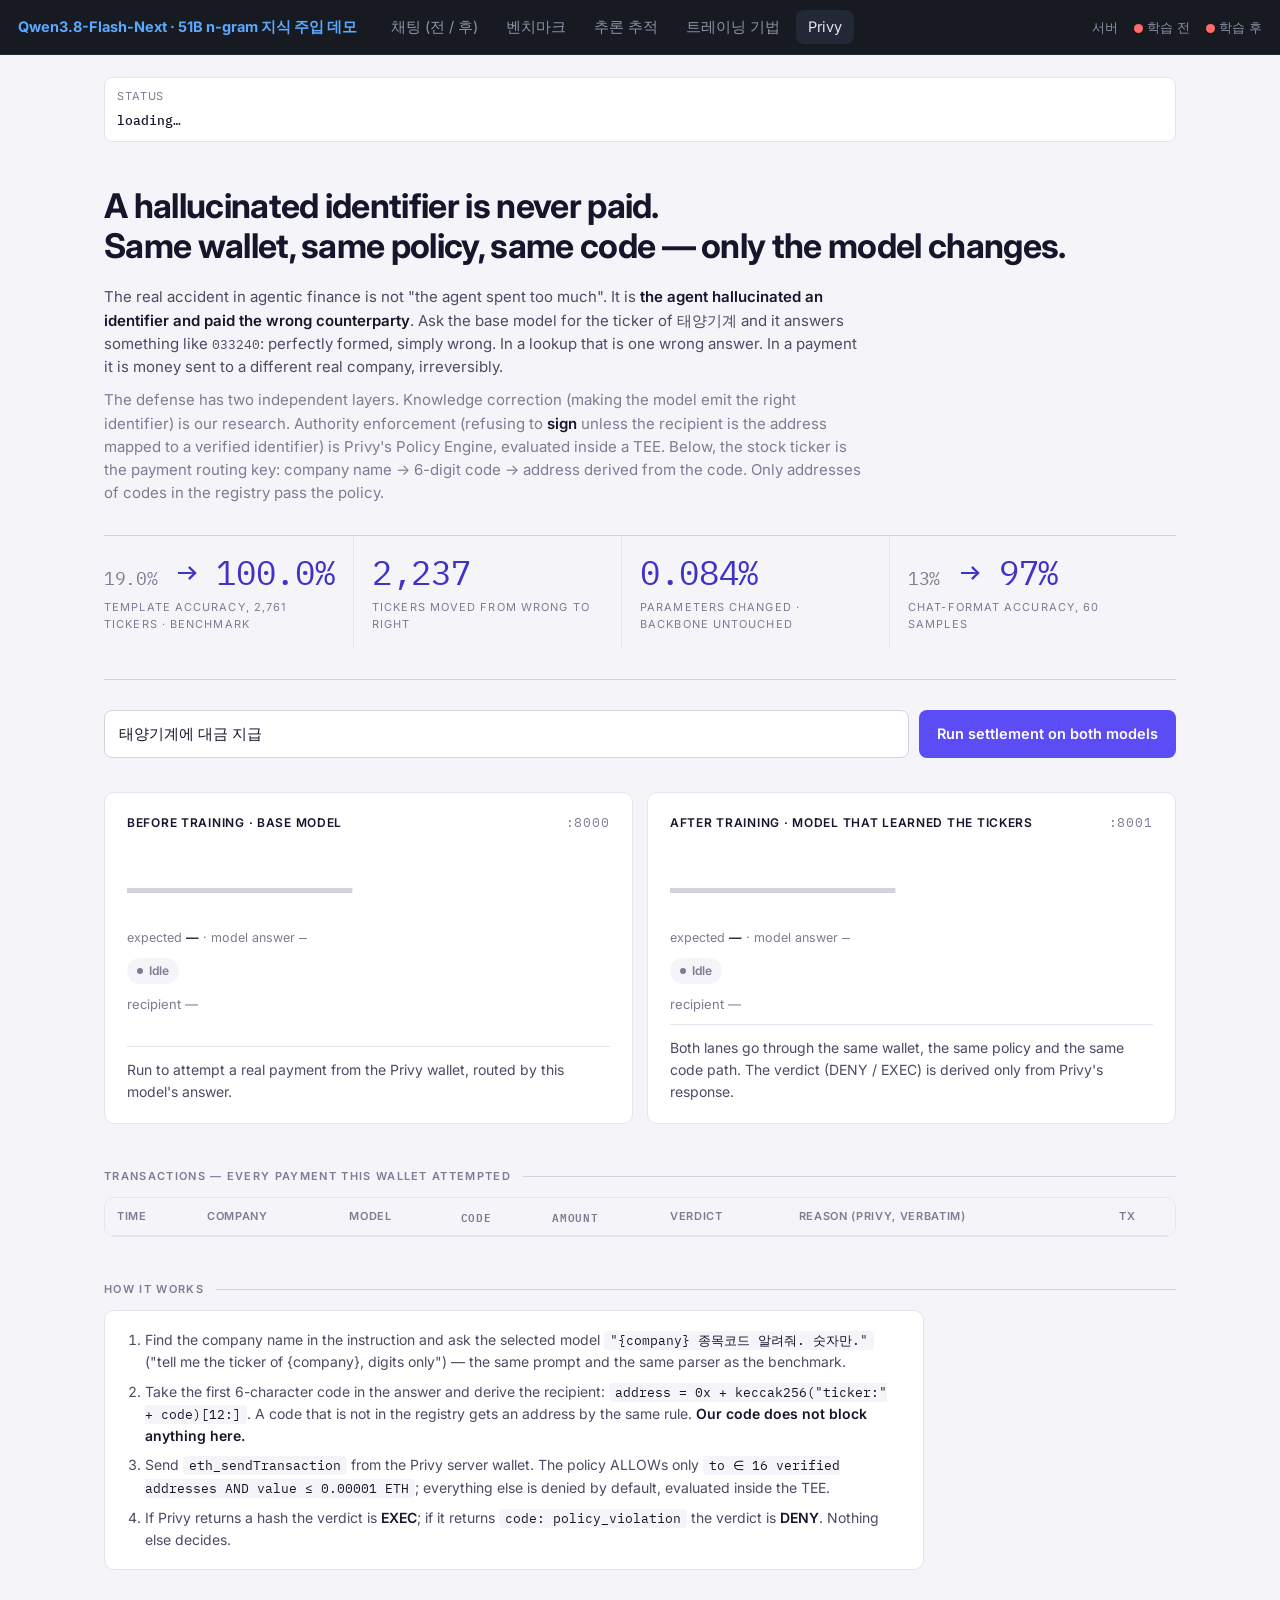
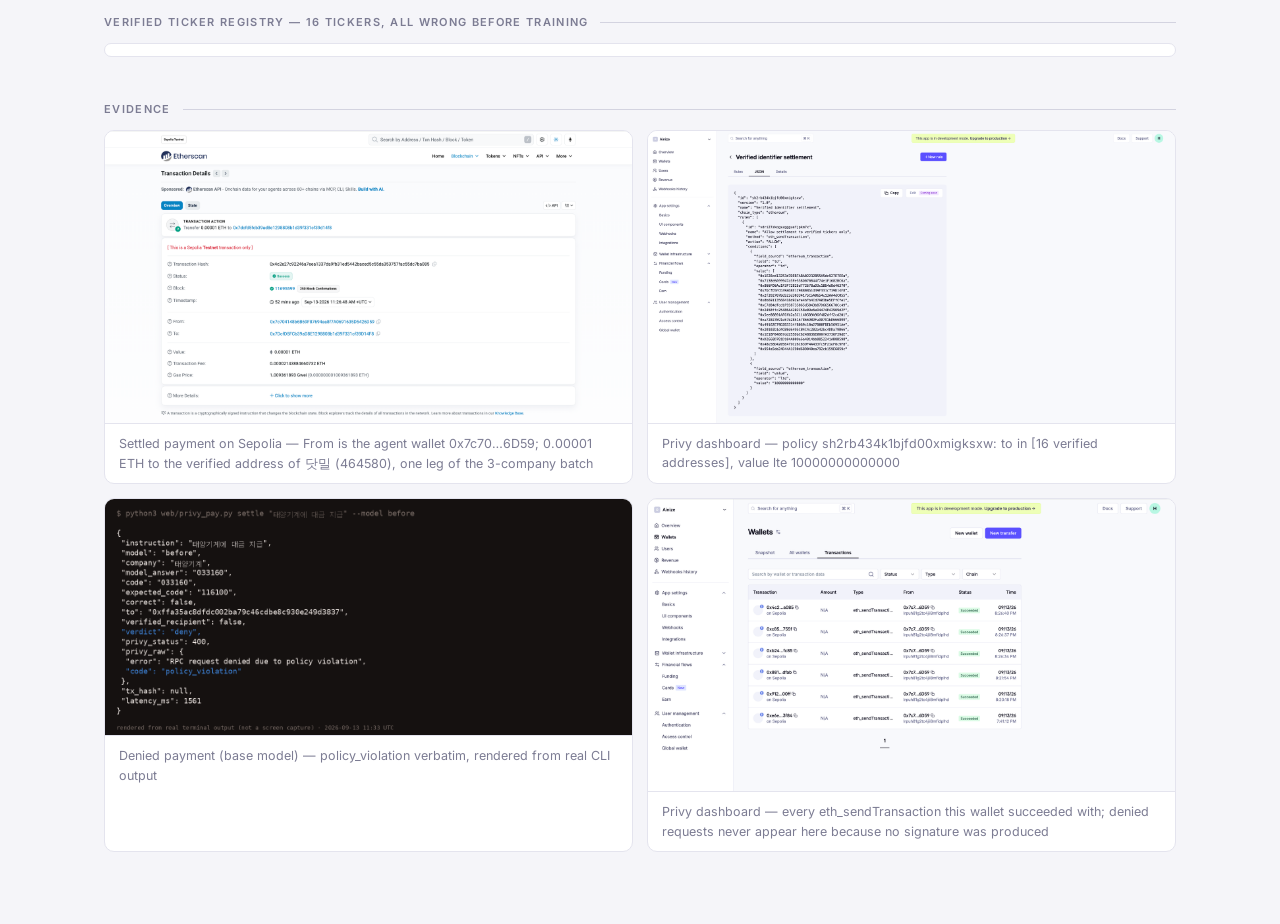
==== web/privy.html @ 31731fde "Privy page restyled after dashboard.privy.io: light ground, indigo accent, white cards, KPI tiles, s" ====
<!doctype html><html lang="en"><head><meta charset="utf-8"><title>Privy</title>
<link rel="stylesheet" href="style.css">
<link rel="preconnect" href="https://fonts.googleapis.com"><link href="https://fonts.googleapis.com/css2?family=Inter:wght@400;500;600;700&family=IBM+Plex+Mono:wght@400;500&display=swap" rel="stylesheet">
<style>
/* Design system: modelled on dashboard.privy.io (light ground, indigo accent, white cards, hairline borders, status pills)
   with editorial figures — large numerals, small letter-spaced labels, hairline dividers. Single column. */
:root{--ground:#F5F5F9;--surface:#FFFFFF;--line:#E4E4EE;--line-2:#D3D3E0;--ink:#15152B;--ink-2:#4B4B63;--ink-3:#7C7C93;
      --accent:#5B4CF5;--accent-soft:#EEEDFD;--accent-ink:#3F32C7;
      --exec:#1E8E4A;--exec-soft:#E6F6EC;--deny:#D23F3F;--deny-soft:#FCEBEB;--warn:#B7791F;--warn-soft:#FFF4DF}
body{background:var(--ground);color:var(--ink);font-family:"Inter",-apple-system,"Noto Sans KR",system-ui,sans-serif;font-size:14.5px;line-height:1.55}
/* shared header stays as the rest of the demo has it */
nav{background:#171a21;border-color:#262b36}nav .brand{color:#5aa9ff}nav a{color:#8b93a7}nav a.on,nav a:hover{background:#232836;color:#e6e8ee}
.mono{font-family:"IBM Plex Mono",ui-monospace,Menlo,monospace;font-variant-numeric:tabular-nums;font-size:13px}
main.privy{max-width:1120px;margin:0 auto;padding:0 24px 72px}
/* KPI strip — dashboard tiles */
.rail{display:grid;grid-template-columns:repeat(auto-fit,minmax(150px,1fr));gap:10px;margin:22px 0 0}
.rail span{display:block;background:var(--surface);border:1px solid var(--line);border-radius:8px;padding:10px 12px;font-size:11px;letter-spacing:.08em;text-transform:uppercase;color:var(--ink-3);overflow:hidden}
.rail span b{display:block;margin-top:5px;font-family:"IBM Plex Mono",monospace;font-size:13px;letter-spacing:0;text-transform:none;color:var(--ink);font-weight:500;white-space:nowrap;overflow:hidden;text-overflow:ellipsis}
.rail .live,.rail .mock{border-color:transparent}.rail .live{background:var(--exec-soft);color:var(--exec)}.rail .mock{background:var(--warn-soft);color:var(--warn)}
.rail .live b,.rail .mock b{color:inherit;font-family:"Inter",sans-serif;font-weight:700}
/* hero */
.hero{padding:44px 0 30px;border-bottom:1px solid var(--line-2)}
.hero h1{font-size:34px;line-height:1.2;margin:0 0 18px;font-weight:700;letter-spacing:-.02em;color:var(--ink)}
.hero p{max-width:760px;margin:0 0 10px;color:var(--ink-2);font-size:15px}.hero p.sub{color:var(--ink-3)}.hero b{color:var(--ink);font-weight:600}
.nums{display:grid;grid-template-columns:repeat(4,1fr);margin-top:30px;border-top:1px solid var(--line-2)}
@media(max-width:860px){.nums{grid-template-columns:repeat(2,1fr)}}
.nums>div{padding:18px 18px 16px 0;border-right:1px solid var(--line);margin-right:18px}.nums>div:last-child{border-right:0}
.nums .n{font-family:"IBM Plex Mono",monospace;font-size:34px;font-weight:400;letter-spacing:-.01em;color:var(--accent-ink);font-variant-numeric:tabular-nums;line-height:1.1}
.nums .n .from{color:var(--ink-3);font-size:18px}
.nums .l{margin-top:8px;font-size:11px;letter-spacing:.1em;text-transform:uppercase;color:var(--ink-3)}.nums a{color:inherit;text-decoration:none}.nums a:hover{color:var(--accent)}
/* run bar */
.run{display:flex;gap:10px;margin:30px 0 12px}
.run input{flex:1;background:var(--surface);border:1px solid var(--line-2);color:var(--ink);padding:12px 14px;font:inherit;border-radius:8px}
.run input:focus{outline:2px solid var(--accent);outline-offset:-1px;border-color:var(--accent)}
.run button{background:var(--accent);color:#fff;border:0;padding:12px 18px;font:inherit;font-weight:600;border-radius:8px;cursor:pointer}
.run button:hover{background:var(--accent-ink)}.run button:disabled{opacity:.5;cursor:default}
.chips{display:flex;flex-wrap:wrap;gap:6px;margin-bottom:22px}
.chips button{background:var(--accent-soft);border:0;color:var(--accent-ink);padding:6px 11px;font:inherit;font-size:12.5px;font-weight:500;border-radius:999px;cursor:pointer}.chips button:hover{background:#E2E0FB}
/* lanes */
.lanes{display:grid;grid-template-columns:1fr 1fr;gap:14px}@media(max-width:860px){.lanes{grid-template-columns:1fr}}
.lane{background:var(--surface);border:1px solid var(--line);border-radius:10px;padding:20px 22px;min-height:320px;display:flex;flex-direction:column;gap:10px}
.lane .hd{display:flex;justify-content:space-between;align-items:baseline;font-size:11px;letter-spacing:.08em;text-transform:uppercase;color:var(--ink-3)}
.lane .hd b{font-size:12px;color:var(--ink);font-weight:600;letter-spacing:.06em}
.lane .code{font-family:"IBM Plex Mono",monospace;font-size:64px;line-height:1;font-weight:400;letter-spacing:-.01em;margin:10px 0 0;min-height:64px;color:var(--ink)}
.lane .code.deny{color:var(--deny)}.lane .code.exec{color:var(--exec)}.lane .code.idle,.lane .code.error{color:var(--line-2)}
.lane .exp{color:var(--ink-3);font-size:12.5px}.lane .exp b{color:var(--ink);font-weight:600}
.pill{display:inline-flex;align-items:center;gap:6px;padding:4px 10px;border-radius:999px;font-size:12px;font-weight:600}
.pill::before{content:"";width:6px;height:6px;border-radius:50%;background:currentColor}
.pill.deny{background:var(--deny-soft);color:var(--deny)}.pill.exec{background:var(--exec-soft);color:var(--exec)}.pill.error{background:var(--warn-soft);color:var(--warn)}.pill.idle{background:var(--ground);color:var(--ink-3)}
.lane .to{word-break:break-all;color:var(--ink-3);font-size:13px}.lane .to b{color:var(--ink);font-weight:500}
.lane .note{color:var(--ink-2);font-size:14px;margin-top:auto;padding-top:12px;border-top:1px solid var(--line)}
details summary{cursor:pointer;color:var(--accent-ink);font-size:12.5px;user-select:none;margin-top:6px}
pre.raw{background:var(--ground);border:1px solid var(--line);padding:12px;margin:8px 0 0;overflow:auto;max-height:280px;font-family:"IBM Plex Mono",monospace;font-size:12px;line-height:1.45;color:var(--ink-2);border-radius:6px}
/* section labels */
h2{font-size:11px;letter-spacing:.12em;text-transform:uppercase;color:var(--ink-3);font-weight:600;margin:44px 0 12px;display:flex;align-items:center;gap:12px}
h2::after{content:"";flex:1;height:1px;background:var(--line-2)}
/* ledger — dashboard table */
table.ledger{width:100%;border-collapse:separate;border-spacing:0;background:var(--surface);border:1px solid var(--line);border-radius:10px;overflow:hidden}
table.ledger th{background:var(--ground);color:var(--ink-3);font-weight:600;font-size:11px;letter-spacing:.06em;text-transform:uppercase;padding:10px 12px;text-align:left;border-bottom:1px solid var(--line)}
table.ledger td{padding:11px 12px;border-bottom:1px solid var(--line);text-align:left;font-size:13px;vertical-align:top;color:var(--ink-2)}
table.ledger tr:last-child td{border-bottom:0}
table.ledger td.mono,table.ledger th.mono{font-family:"IBM Plex Mono",monospace;font-variant-numeric:tabular-nums}
table.ledger a{color:var(--accent-ink);text-decoration:none}table.ledger a:hover{text-decoration:underline}
table.ledger .st-deny,table.ledger .st-exec,table.ledger .st-error{display:inline-block;padding:2px 9px;border-radius:999px;font-family:"Inter",sans-serif;font-size:11.5px;font-weight:600}
table.ledger .st-deny{background:var(--deny-soft);color:var(--deny)}table.ledger .st-exec{background:var(--exec-soft);color:var(--exec)}table.ledger .st-error{background:var(--warn-soft);color:var(--warn)}
table.ledger td.reason{color:var(--ink-3);max-width:360px}
/* how it works */
.how{color:var(--ink-2);font-size:14px;max-width:820px;background:var(--surface);border:1px solid var(--line);border-radius:10px;padding:6px 22px}
.how b{color:var(--ink);font-weight:600}.how ol{padding-left:18px;margin:12px 0}.how li{margin:8px 0}.how .mono{background:var(--ground);padding:1px 6px;border-radius:4px;color:var(--ink)}
/* registry */
.reg{display:grid;grid-template-columns:1fr 1fr;gap:0 28px;font-size:13px;background:var(--surface);border:1px solid var(--line);border-radius:10px;padding:6px 18px}
@media(max-width:860px){.reg{grid-template-columns:1fr}}
.reg div{padding:8px 0;border-bottom:1px solid var(--line);display:flex;gap:12px;align-items:baseline}.reg div:nth-last-child(-n+2){border-bottom:0}
.reg .nm{min-width:96px;color:var(--ink);font-weight:500}.reg .cd{color:var(--accent-ink);font-weight:500}.reg .ad{color:var(--ink-3);word-break:break-all}.reg .bg{color:var(--deny);margin-left:auto;white-space:nowrap}
/* evidence */
.shots{display:grid;grid-template-columns:repeat(2,1fr);gap:14px}@media(max-width:860px){.shots{grid-template-columns:1fr}}
.shot{background:var(--surface);border:1px solid var(--line);border-radius:10px;overflow:hidden;margin:0}
.shot figcaption{padding:10px 14px;color:var(--ink-3);font-size:12.5px;border-top:1px solid var(--line)}
.shot-empty{aspect-ratio:16/10;display:flex;align-items:center;justify-content:center;color:var(--ink-3);font-size:12.5px;text-align:center;padding:16px;background:var(--ground)}
.shot img{display:block;width:100%}
</style></head><body><script src="nav.js"></script>
<main class="privy">
<div class="rail" id="rail"><span>status<b>loading…</b></span></div>

<section class="hero">
<h1>A hallucinated identifier is never paid.<br>Same wallet, same policy, same code — only the model changes.</h1>
<p>The real accident in agentic finance is not "the agent spent too much". It is <b>the agent hallucinated an identifier and paid the wrong counterparty</b>. Ask the base model for the ticker of 태양기계 and it answers something like <span class="mono">033240</span>: perfectly formed, simply wrong. In a lookup that is one wrong answer. In a payment it is money sent to a different real company, irreversibly.</p>
<p class="sub">The defense has two independent layers. Knowledge correction (making the model emit the right identifier) is our research. Authority enforcement (refusing to <b>sign</b> unless the recipient is the address mapped to a verified identifier) is Privy's Policy Engine, evaluated inside a TEE. Below, the stock ticker is the payment routing key: company name → 6-digit code → address derived from the code. Only addresses of codes in the registry pass the policy.</p>
<div class="nums">
  <div><div class="n"><span class="from">19.0%</span> → 100.0%</div><div class="l"><a href="bench.html">template accuracy, 2,761 tickers · benchmark</a></div></div>
  <div><div class="n">2,237</div><div class="l"><a href="bench.html">tickers moved from wrong to right</a></div></div>
  <div><div class="n">0.084%</div><div class="l"><a href="method.html">parameters changed · backbone untouched</a></div></div>
  <div><div class="n"><span class="from">13%</span> → 97%</div><div class="l"><a href="bench.html">chat-format accuracy, 60 samples</a></div></div>
</div>
</section>

<div class="run"><input id="instr" value="태양기계에 대금 지급" spellcheck="false" title='Instruction in Korean: "pay 태양기계". The company name is the model input.'><button id="run">Run settlement on both models</button></div>
<div class="chips" id="chips"></div>

<div class="lanes">
  <div class="lane" id="lane-before"><div class="hd"><b>Before training · base model</b><span class="mono">:8000</span></div><div class="code idle">——————</div><div class="exp">expected <b>—</b> · model answer <span class="mono">—</span></div><div><span class="pill idle">Idle</span></div><div class="to">recipient —</div><div class="note">Run to attempt a real payment from the Privy wallet, routed by this model's answer.</div></div>
  <div class="lane" id="lane-after"><div class="hd"><b>After training · model that learned the tickers</b><span class="mono">:8001</span></div><div class="code idle">——————</div><div class="exp">expected <b>—</b> · model answer <span class="mono">—</span></div><div><span class="pill idle">Idle</span></div><div class="to">recipient —</div><div class="note">Both lanes go through the same wallet, the same policy and the same code path. The verdict (DENY / EXEC) is derived only from Privy's response.</div></div>
</div>

<h2>Transactions — every payment this wallet attempted</h2>
<table class="ledger"><thead><tr><th>time</th><th>company</th><th>model</th><th class="mono">code</th><th class="mono">amount</th><th>verdict</th><th>reason (Privy, verbatim)</th><th>tx</th></tr></thead><tbody id="ledger"></tbody></table>

<h2>How it works</h2>
<div class="how"><ol>
<li>Find the company name in the instruction and ask the selected model <span class="mono">"{company} 종목코드 알려줘. 숫자만."</span> ("tell me the ticker of {company}, digits only") — the same prompt and the same parser as the benchmark.</li>
<li>Take the first 6-character code in the answer and derive the recipient: <span class="mono">address = 0x + keccak256("ticker:" + code)[12:]</span>. A code that is not in the registry gets an address by the same rule. <b>Our code does not block anything here.</b></li>
<li>Send <span class="mono">eth_sendTransaction</span> from the Privy server wallet. The policy ALLOWs only <span class="mono">to ∈ 16 verified addresses AND value ≤ 0.00001 ETH</span>; everything else is denied by default, evaluated inside the TEE.</li>
<li>If Privy returns a hash the verdict is <b>EXEC</b>; if it returns <span class="mono">code: policy_violation</span> the verdict is <b>DENY</b>. Nothing else decides.</li>
</ol></div>

<h2>Verified ticker registry — 16 tickers, all wrong before training</h2>
<div class="reg" id="reg"></div>

<h2>Evidence</h2>
<div class="shots">
  <figure class="shot"><div class="shot-empty" data-img="img/etherscan-tx.png">img/etherscan-tx.png</div><figcaption>Settled payment on Sepolia — From is the agent wallet 0x7c70…6D59; 0.00001 ETH to the verified address of 닷밀 (464580), one leg of the 3-company batch</figcaption></figure>
  <figure class="shot"><div class="shot-empty" data-img="img/privy-policy.png">img/privy-policy.png</div><figcaption>Privy dashboard — policy sh2rb434k1bjfd00xmigksxw: to in [16 verified addresses], value lte 10000000000000</figcaption></figure>
  <figure class="shot"><div class="shot-empty" data-img="img/deny-response.png">img/deny-response.png</div><figcaption>Denied payment (base model) — policy_violation verbatim, rendered from real CLI output</figcaption></figure>
  <figure class="shot"><div class="shot-empty" data-img="img/privy-transactions.png">img/privy-transactions.png</div><figcaption>Privy dashboard — every eth_sendTransaction this wallet succeeded with; denied requests never appear here because no signature was produced</figcaption></figure>
</div>
</main>
<script>
const $=s=>document.querySelector(s);const esc=s=>String(s??'').replace(/[&<>]/g,c=>({'&':'&amp;','<':'&lt;','>':'&gt;'}[c]));
const short=a=>a?a.slice(0,6)+'…'+a.slice(-4):'—';const eth=w=>(Number(w)/1e18).toLocaleString(undefined,{maximumFractionDigits:8})+' ETH';
let ST=null,REG=[];
/* ───── hook 1: lane ───── */
function render({side,code,state,note,raw,expected,answer,to,verified,hash,explorer,latency}){
  const L=$('#lane-'+side);const st=state||'idle';
  L.querySelector('.code').className='code '+st;L.querySelector('.code').textContent=code||'——————';
  L.querySelector('.exp').innerHTML=`expected <b>${esc(expected||'—')}</b> · model answer <span class="mono">${esc(answer??'—')}</span>${latency?` · <span class="mono">${latency} ms</span>`:''}`;
  const label={deny:'Denied · signature refused',exec:'Settled · on-chain',error:'Error',idle:'Idle'}[st];
  L.querySelector('.pill').outerHTML=`<span class="pill ${st}">${label}</span>`;
  L.querySelector('.to').innerHTML=to?`recipient <b class="mono">${esc(to)}</b> · ${verified?'verified recipient (in registry)':'<span style="color:var(--deny)">unverified — derived from a code that is not in the registry</span>'}${hash?` · <a class="mono" style="color:var(--ink)" target="_blank" href="${explorer||'#'}">${short(hash)}</a>`:''}`:'recipient —';
  L.querySelector('.note').innerHTML=esc(note||'')+(raw?`<details><summary>request · response, verbatim</summary><pre class="raw">${esc(JSON.stringify(raw,null,1))}</pre></details>`:'');
}
/* ───── hook 2: ledger row ───── */
function appendRow({time,name,model,code,amount,state,reason,hash,explorer}){
  const tr=document.createElement('tr');
  tr.innerHTML=`<td class="mono">${esc(time)}</td><td>${esc(name)}</td><td>${model==='before'?'before':'after'}</td><td class="mono">${esc(code||'—')}</td><td class="mono">${amount!=null?eth(amount):'—'}</td><td><span class="st-${state}">${{deny:'Denied',exec:'Settled',error:'Error'}[state]||state}</span></td><td class="reason mono">${esc(reason||'')}</td><td class="mono">${hash?`<a target="_blank" href="${explorer||'#'}">${short(hash)}</a>`:'—'}</td>`;
  $('#ledger').prepend(tr);
}
/* ───── wiring ───── */
function noteFor(r){
  if(r.verdict==='deny')return `The model answered ${r.code} for ${r.company}${r.correct?'':` (expected ${r.expected_code})`}. The address derived from that code is not in the verified list, so Privy's policy engine refused to sign. Nothing reached the chain.`;
  if(r.verdict==='exec')return `${r.company} → ${r.code}${r.correct?' (correct)':' (wrong, but the code of another registered company)'} → verified recipient. Privy signed and broadcast; settled on Sepolia.`;
  return (r.privy_raw&&r.privy_raw.error)||'error';
}
function rowFor(r){return {time:new Date((r.t||Date.now()/1000)*1000).toLocaleTimeString('en-GB',{hour12:false}),name:r.company,model:r.model,code:r.code,amount:r.amount_wei,state:r.verdict,reason:r.privy_raw?(r.privy_raw.code||r.privy_raw.error||''):'',hash:r.tx_hash,explorer:r.explorer};}
async function settle(model,instruction,batch){const res=await fetch(batch?'/settle/batch':'/settle',{method:'POST',headers:{'Content-Type':'application/json'},body:JSON.stringify({instruction,model})});const r=await res.json();if(!res.ok)throw new Error(r.error||res.status);return r;}
/* Several companies in one instruction → batch settlement: a hallucinated leg is denied on its own, the others settle (partial-failure isolation). */
function renderBatch(model,b){const legs=b.legs||[];const sm=b.summary||{};const st=sm.deny>0?'deny':(sm.exec>0?'exec':'error');
  render({side:model,code:`${sm.exec||0}/${legs.length}`,state:st,expected:legs.map(l=>l.expected_code).join(' '),answer:legs.map(l=>l.model_answer).join(' / '),
    note:`Batch of ${legs.length}: settled ${sm.exec||0} · denied ${sm.deny||0} · error ${sm.error||0}. `+legs.map(l=>`${l.company} ${l.code||'—'} → ${l.verdict.toUpperCase()}`).join(' · ')+(sm.deny>0?' — only the hallucinated legs were refused; the rest settled.':''),
    raw:legs.map(l=>({company:l.company,code:l.code,verdict:l.verdict,request:l.privy_request||null,response:l.privy_raw,tx_hash:l.tx_hash})),
    to:legs.map(l=>short(l.to)).join(' · '),verified:legs.every(l=>l.verified_recipient)});
  const el=$('#lane-'+model+' .code');el.style.fontSize='40px';el.title='settled / total';for(const l of legs)if(l.company)appendRow(rowFor(l));}
async function run(){const instruction=$('#instr').value.trim();if(!instruction)return;$('#run').disabled=true;
  const batch=REG.filter(r=>instruction.includes(r.name)).length>1;
  for(const s of['before','after']){render({side:s,code:null,state:'idle',note:'Running… model query → Privy signing request → response',expected:'—',answer:'…'});$('#lane-'+s+' .code').style.fontSize='';}
  const results=await Promise.all(['before','after'].map(async model=>{try{return await settle(model,instruction,batch);}catch(e){return {model,verdict:'error',privy_raw:{error:String(e)},company:'',code:null,amount_wei:null};}}));
  for(const r of results){if(batch&&r.legs){renderBatch(r.model,r);continue;}
    render({side:r.model,code:r.code,state:r.verdict,note:noteFor(r),raw:{request:r.privy_request||null,response:r.privy_raw,model_answer:r.model_answer,prompt:r.prompt},expected:r.expected_code,answer:r.model_answer,to:r.to,verified:r.verified_recipient,hash:r.tx_hash,explorer:r.explorer,latency:r.latency_ms});
    if(r.company)appendRow(rowFor(r));}
  $('#run').disabled=false;loadStatus();}
$('#run').onclick=run;$('#instr').addEventListener('keydown',e=>{if(e.isComposing||e.keyCode===229)return;if(e.key==='Enter'){e.preventDefault();run();}});
async function loadStatus(){try{ST=await (await fetch('/api/privy/status')).json();}catch(e){return;}
  const live=ST.mode==='privy';
  $('#rail').innerHTML=[`<span class="${live?'live':'mock'}">mode<b>${live?'Live · Privy TEE wallet':'Mock · not connected'}</b></span>`,`<span>agent wallet<b title="${ST.wallet_address}">${ST.wallet_address}</b></span>`,`<span>policy<b>${ST.policy_id}</b></span>`,`<span>balance<b>${ST.balance_eth!=null?ST.balance_eth.toFixed(6)+' ETH':'—'}</b></span>`,`<span>chain<b>${ST.caip2}</b></span>`,`<span>per-settlement cap<b>${eth(ST.amount_wei)}</b></span>`,`<span>verified recipients<b>${ST.registry_size}</b></span>`].join('');
  if(!$('#ledger').children.length)for(const r of (ST.ledger||[]))if(r.company)appendRow(rowFor(r));}
async function loadRegistry(){const {registry}=await (await fetch('/api/privy/registry')).json();REG=registry;
  $('#reg').innerHTML=registry.map(r=>`<div><span class="nm">${esc(r.name)}</span><span class="cd mono">${r.code}</span><span class="ad mono">${r.address}</span>${r.before_generation?`<span class="bg mono" title="what the base model generated">base: ${esc(r.before_generation)}</span>`:''}</div>`).join('');
  const chips=$('#chips');['태양기계','엑시온그룹','성원에너텍','닷밀','KR모터스','픽셀플러스'].filter(n=>registry.some(r=>r.name===n)).forEach(n=>{const b=document.createElement('button');b.textContent='pay '+n;b.onclick=()=>{$('#instr').value=n+'에 대금 지급';run();};chips.appendChild(b);});
  const multi=document.createElement('button');multi.textContent='pay 태양기계, 픽셀플러스, 닷밀 (batch of 3)';multi.onclick=()=>{$('#instr').value='태양기계, 픽셀플러스, 닷밀에 대금 지급';run();};chips.appendChild(multi);}
document.querySelectorAll('.shot-empty').forEach(d=>{const img=new Image();img.onload=()=>{d.replaceWith(img);};img.src=d.dataset.img;});
loadStatus();loadRegistry();setInterval(loadStatus,20000);
</script></body></html>
---- web/style.css ----
:root{--bg:#0f1115;--panel:#171a21;--line:#262b36;--fg:#e6e8ee;--mute:#8b93a7;--acc:#5aa9ff;--ok:#3ddc84;--bad:#ff6b6b;--warn:#f5c451}
*{box-sizing:border-box}body{margin:0;background:var(--bg);color:var(--fg);font:15px/1.55 -apple-system,"Pretendard","Noto Sans KR",system-ui,sans-serif}
nav{display:flex;gap:4px;align-items:center;padding:10px 18px;border-bottom:1px solid var(--line);background:var(--panel);position:sticky;top:0;z-index:5}
nav .brand{font-weight:700;margin-right:18px;color:var(--acc)}nav a{color:var(--mute);text-decoration:none;padding:6px 12px;border-radius:8px}nav a.on,nav a:hover{color:var(--fg);background:#22273200;background:#232836}
nav .st{margin-left:auto;font-size:13px;color:var(--mute)}.dot{display:inline-block;width:9px;height:9px;border-radius:50%;background:var(--bad);margin:0 4px 0 12px;vertical-align:middle}.dot.on{background:var(--ok)}
.banner{background:#2a2113;border-bottom:1px solid var(--warn);color:var(--warn);padding:10px 18px;font-size:14px}.banner .note{color:var(--mute)}.banner[hidden]{display:none}
main{max-width:1280px;margin:0 auto;padding:20px 18px}h1{font-size:22px;margin:6px 0 14px}h2{font-size:17px;margin:26px 0 10px;color:var(--acc)}h3{font-size:15px;margin:16px 0 6px}
.grid2{display:grid;grid-template-columns:1fr 1fr;gap:16px}@media(max-width:900px){.grid2{grid-template-columns:1fr}}
.card{background:var(--panel);border:1px solid var(--line);border-radius:12px;padding:14px 16px}.card h2{margin-top:0}
.chat{display:flex;flex-direction:column;height:calc(100vh - 230px);min-height:420px}.chat .log{flex:1;overflow:auto;padding:6px 2px}
.msg{margin:6px 0;padding:9px 12px;border-radius:10px;white-space:pre-wrap;word-break:break-word}.msg.u{background:#22304a;margin-left:12%}.msg.a{background:#1d2230;margin-right:6%}
.msg.a .think{color:var(--mute);font-size:13px;border-left:2px solid var(--line);padding-left:8px;margin-bottom:6px}
.bar{display:flex;gap:8px;margin-top:10px}.bar input,.bar textarea{flex:1;background:#0f1218;color:var(--fg);border:1px solid var(--line);border-radius:8px;padding:9px 11px;font:inherit}
button{background:var(--acc);color:#081018;border:0;border-radius:8px;padding:9px 14px;font:inherit;font-weight:600;cursor:pointer}button.sec{background:#2a3040;color:var(--fg)}button:disabled{opacity:.5;cursor:default}
.chips{display:flex;flex-wrap:wrap;gap:6px;margin:8px 0}.chips button{background:#232836;color:var(--fg);font-weight:500;padding:6px 10px;font-size:13px}
.tag{display:inline-block;padding:2px 8px;border-radius:999px;font-size:12px;font-weight:600}.tag.before{background:#3a2f1a;color:var(--warn)}.tag.after{background:#183a2a;color:var(--ok)}
.kpi{display:grid;grid-template-columns:repeat(auto-fit,minmax(170px,1fr));gap:12px}.kpi .card{text-align:center}.kpi .big{font-size:34px;font-weight:700;font-variant-numeric:tabular-nums}.kpi .sub{color:var(--mute);font-size:13px}
table{width:100%;border-collapse:collapse;font-variant-numeric:tabular-nums}th,td{text-align:left;padding:7px 8px;border-bottom:1px solid var(--line);vertical-align:top}th{color:var(--mute);font-weight:600;font-size:13px}
.ok{color:var(--ok)}.bad{color:var(--bad)}.mono{font-family:ui-monospace,Menlo,Consolas,monospace;font-size:13px}
.hbar{height:10px;background:#232836;border-radius:6px;overflow:hidden}.hbar i{display:block;height:100%;background:var(--acc)}
.filters{display:flex;flex-wrap:wrap;gap:8px;align-items:center;margin:10px 0}.filters select,.filters input{background:#0f1218;color:var(--fg);border:1px solid var(--line);border-radius:8px;padding:7px 10px;font:inherit}
.note{color:var(--mute);font-size:13px}code{background:#232836;padding:1px 5px;border-radius:4px;font-size:13px}pre{background:#0f1218;border:1px solid var(--line);border-radius:10px;padding:12px 14px;overflow:auto;font-size:13px;line-height:1.5}
.step{display:grid;grid-template-columns:44px 1fr;gap:12px;margin:12px 0}.step .n{width:36px;height:36px;border-radius:50%;background:#232836;color:var(--acc);display:flex;align-items:center;justify-content:center;font-weight:700}
.eq{background:#0f1218;border-left:3px solid var(--acc);padding:10px 14px;border-radius:0 8px 8px 0;font-family:ui-monospace,Menlo,monospace;font-size:13px;white-space:pre}
.callout{border:1px solid #3a4a6a;background:#16203a;border-radius:10px;padding:10px 14px;margin:10px 0}
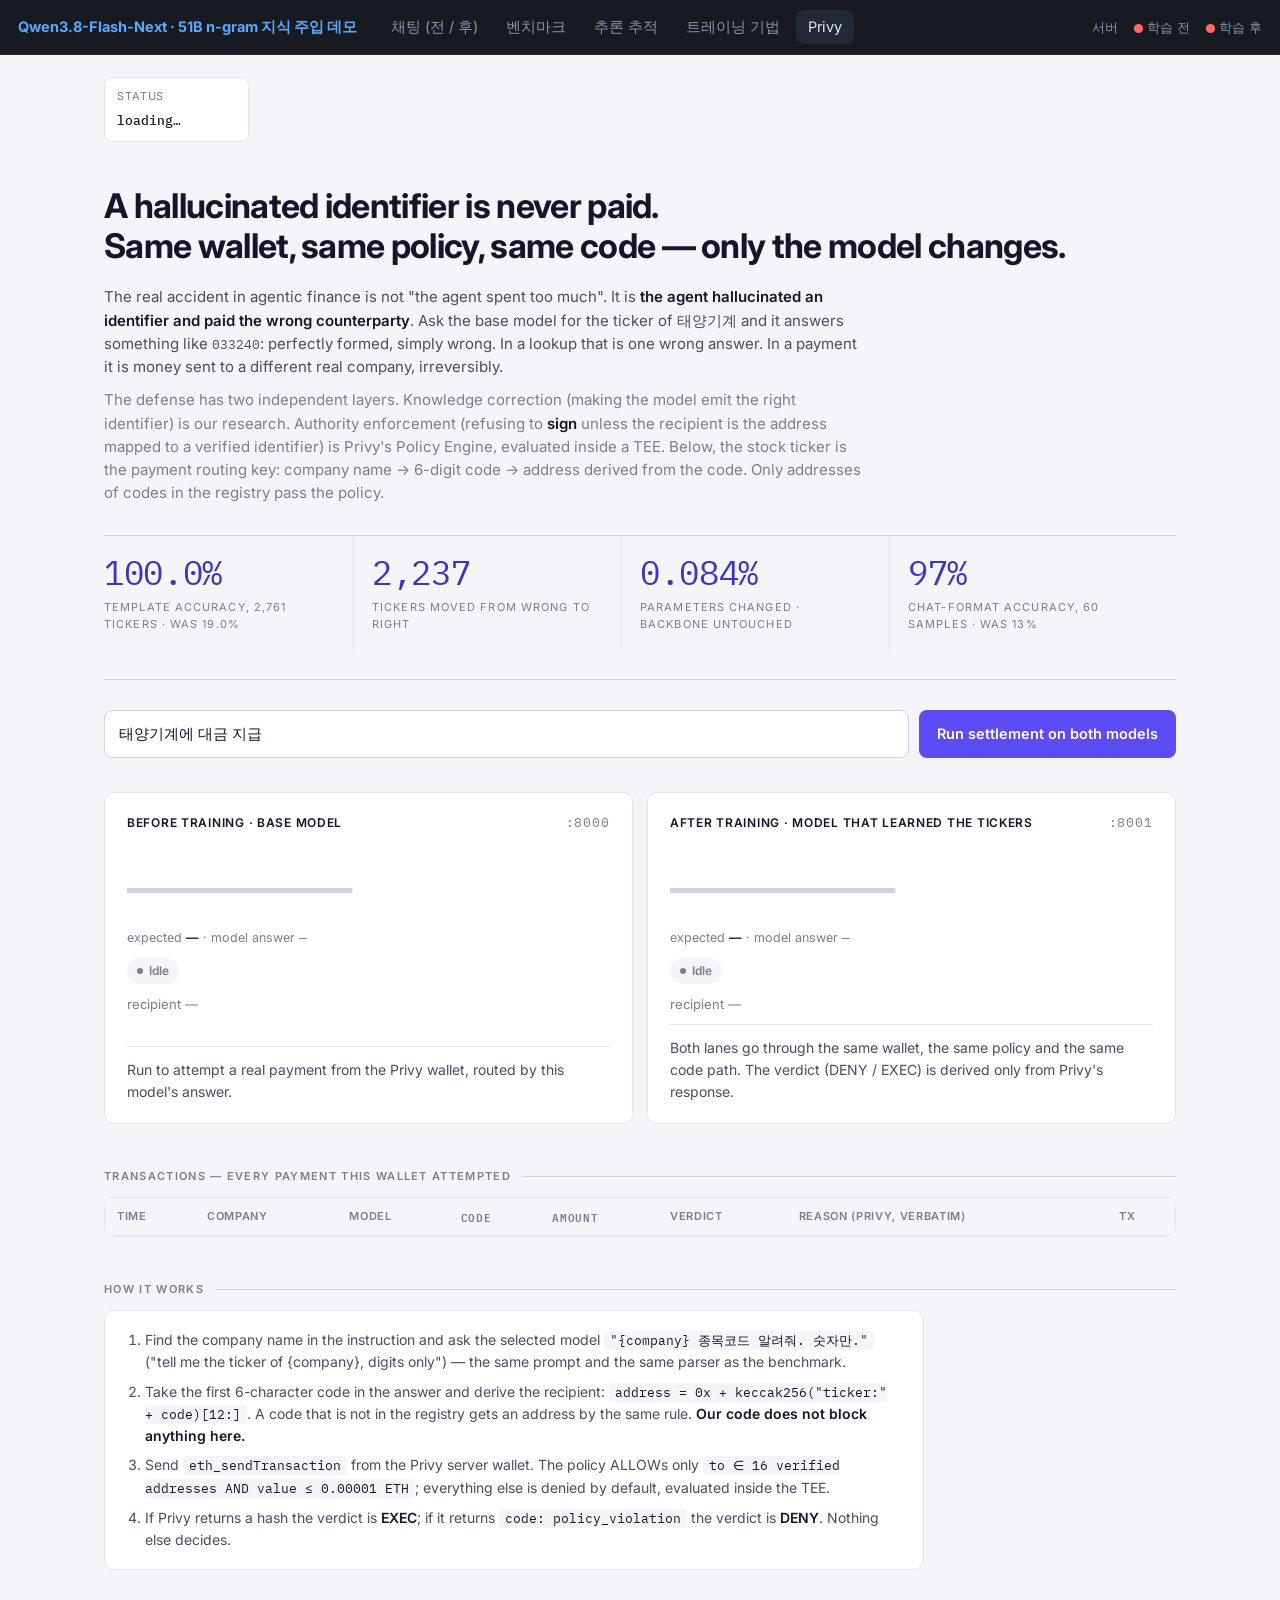
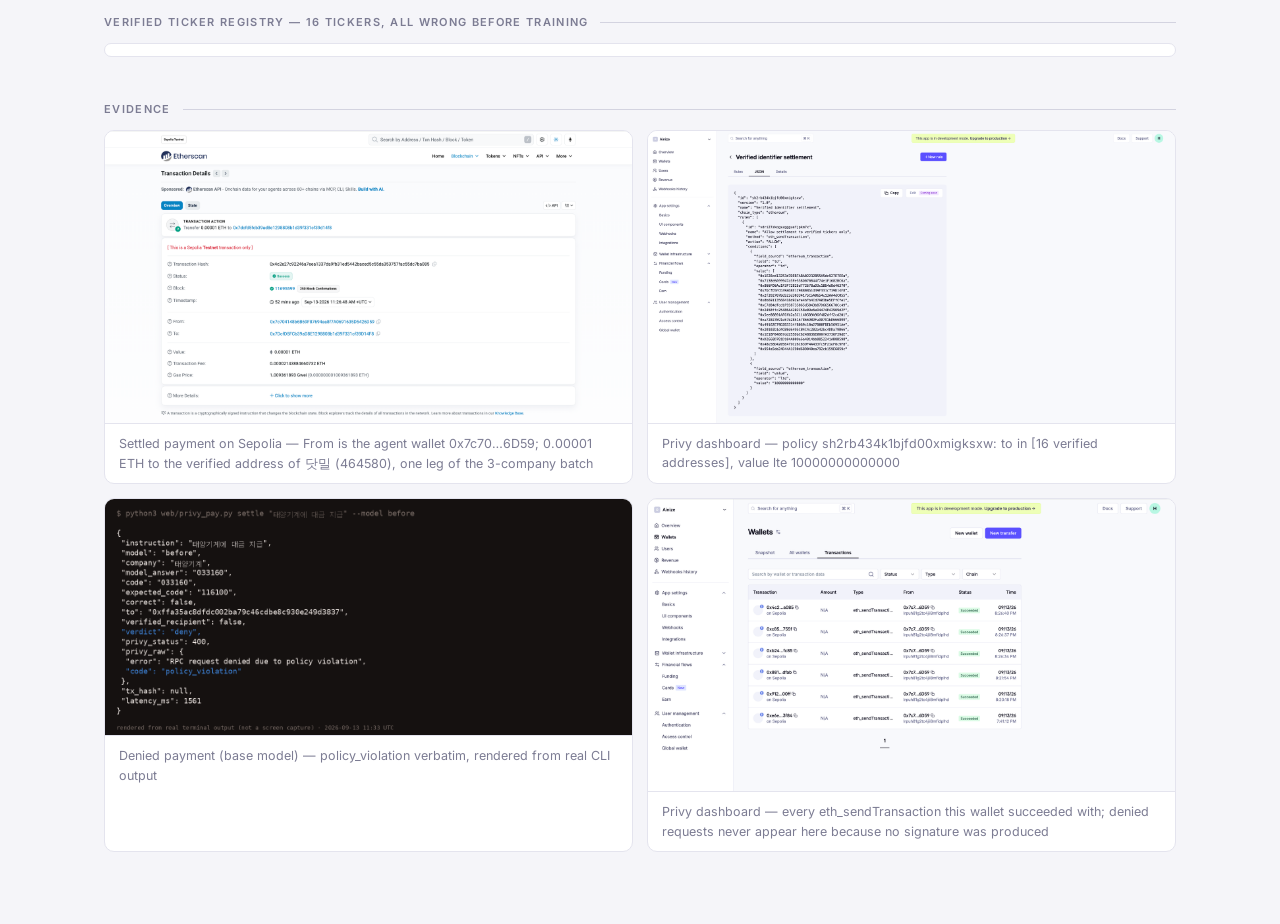
==== commit 83fc235f: "KPI strip: 7 fixed columns with short wallet/policy ids; hero figures show the result value with 'wa" ====
--- a/web/privy.html
+++ b/web/privy.html
@@ -13,7 +13,7 @@
 .mono{font-family:"IBM Plex Mono",ui-monospace,Menlo,monospace;font-variant-numeric:tabular-nums;font-size:13px}
 main.privy{max-width:1120px;margin:0 auto;padding:0 24px 72px}
 /* KPI strip — dashboard tiles */
-.rail{display:grid;grid-template-columns:repeat(auto-fit,minmax(150px,1fr));gap:10px;margin:22px 0 0}
+.rail{display:grid;grid-template-columns:repeat(7,1fr);gap:10px;margin:22px 0 0}@media(max-width:1000px){.rail{grid-template-columns:repeat(4,1fr)}}@media(max-width:640px){.rail{grid-template-columns:repeat(2,1fr)}}
 .rail span{display:block;background:var(--surface);border:1px solid var(--line);border-radius:8px;padding:10px 12px;font-size:11px;letter-spacing:.08em;text-transform:uppercase;color:var(--ink-3);overflow:hidden}
 .rail span b{display:block;margin-top:5px;font-family:"IBM Plex Mono",monospace;font-size:13px;letter-spacing:0;text-transform:none;color:var(--ink);font-weight:500;white-space:nowrap;overflow:hidden;text-overflow:ellipsis}
 .rail .live,.rail .mock{border-color:transparent}.rail .live{background:var(--exec-soft);color:var(--exec)}.rail .mock{background:var(--warn-soft);color:var(--warn)}
@@ -87,10 +87,10 @@
 <p>The real accident in agentic finance is not "the agent spent too much". It is <b>the agent hallucinated an identifier and paid the wrong counterparty</b>. Ask the base model for the ticker of 태양기계 and it answers something like <span class="mono">033240</span>: perfectly formed, simply wrong. In a lookup that is one wrong answer. In a payment it is money sent to a different real company, irreversibly.</p>
 <p class="sub">The defense has two independent layers. Knowledge correction (making the model emit the right identifier) is our research. Authority enforcement (refusing to <b>sign</b> unless the recipient is the address mapped to a verified identifier) is Privy's Policy Engine, evaluated inside a TEE. Below, the stock ticker is the payment routing key: company name → 6-digit code → address derived from the code. Only addresses of codes in the registry pass the policy.</p>
 <div class="nums">
-  <div><div class="n"><span class="from">19.0%</span> → 100.0%</div><div class="l"><a href="bench.html">template accuracy, 2,761 tickers · benchmark</a></div></div>
+  <div><div class="n">100.0%</div><div class="l"><a href="bench.html">template accuracy, 2,761 tickers · was 19.0%</a></div></div>
   <div><div class="n">2,237</div><div class="l"><a href="bench.html">tickers moved from wrong to right</a></div></div>
   <div><div class="n">0.084%</div><div class="l"><a href="method.html">parameters changed · backbone untouched</a></div></div>
-  <div><div class="n"><span class="from">13%</span> → 97%</div><div class="l"><a href="bench.html">chat-format accuracy, 60 samples</a></div></div>
+  <div><div class="n">97%</div><div class="l"><a href="bench.html">chat-format accuracy, 60 samples · was 13%</a></div></div>
 </div>
 </section>
 
@@ -170,7 +170,7 @@
 $('#run').onclick=run;$('#instr').addEventListener('keydown',e=>{if(e.isComposing||e.keyCode===229)return;if(e.key==='Enter'){e.preventDefault();run();}});
 async function loadStatus(){try{ST=await (await fetch('/api/privy/status')).json();}catch(e){return;}
   const live=ST.mode==='privy';
-  $('#rail').innerHTML=[`<span class="${live?'live':'mock'}">mode<b>${live?'Live · Privy TEE wallet':'Mock · not connected'}</b></span>`,`<span>agent wallet<b title="${ST.wallet_address}">${ST.wallet_address}</b></span>`,`<span>policy<b>${ST.policy_id}</b></span>`,`<span>balance<b>${ST.balance_eth!=null?ST.balance_eth.toFixed(6)+' ETH':'—'}</b></span>`,`<span>chain<b>${ST.caip2}</b></span>`,`<span>per-settlement cap<b>${eth(ST.amount_wei)}</b></span>`,`<span>verified recipients<b>${ST.registry_size}</b></span>`].join('');
+  $('#rail').innerHTML=[`<span class="${live?'live':'mock'}">mode<b>${live?'Live · Privy TEE wallet':'Mock · not connected'}</b></span>`,`<span>agent wallet<b title="${ST.wallet_address}">${short(ST.wallet_address)}</b></span>`,`<span>policy<b title="${ST.policy_id}">${(ST.policy_id||"").slice(0,8)}…${(ST.policy_id||"").slice(-4)}</b></span>`,`<span>balance<b>${ST.balance_eth!=null?ST.balance_eth.toFixed(6)+' ETH':'—'}</b></span>`,`<span>chain<b>${ST.caip2}</b></span>`,`<span>per-settlement cap<b>${eth(ST.amount_wei)}</b></span>`,`<span>verified recipients<b>${ST.registry_size}</b></span>`].join('');
   if(!$('#ledger').children.length)for(const r of (ST.ledger||[]))if(r.company)appendRow(rowFor(r));}
 async function loadRegistry(){const {registry}=await (await fetch('/api/privy/registry')).json();REG=registry;
   $('#reg').innerHTML=registry.map(r=>`<div><span class="nm">${esc(r.name)}</span><span class="cd mono">${r.code}</span><span class="ad mono">${r.address}</span>${r.before_generation?`<span class="bg mono" title="what the base model generated">base: ${esc(r.before_generation)}</span>`:''}</div>`).join('');
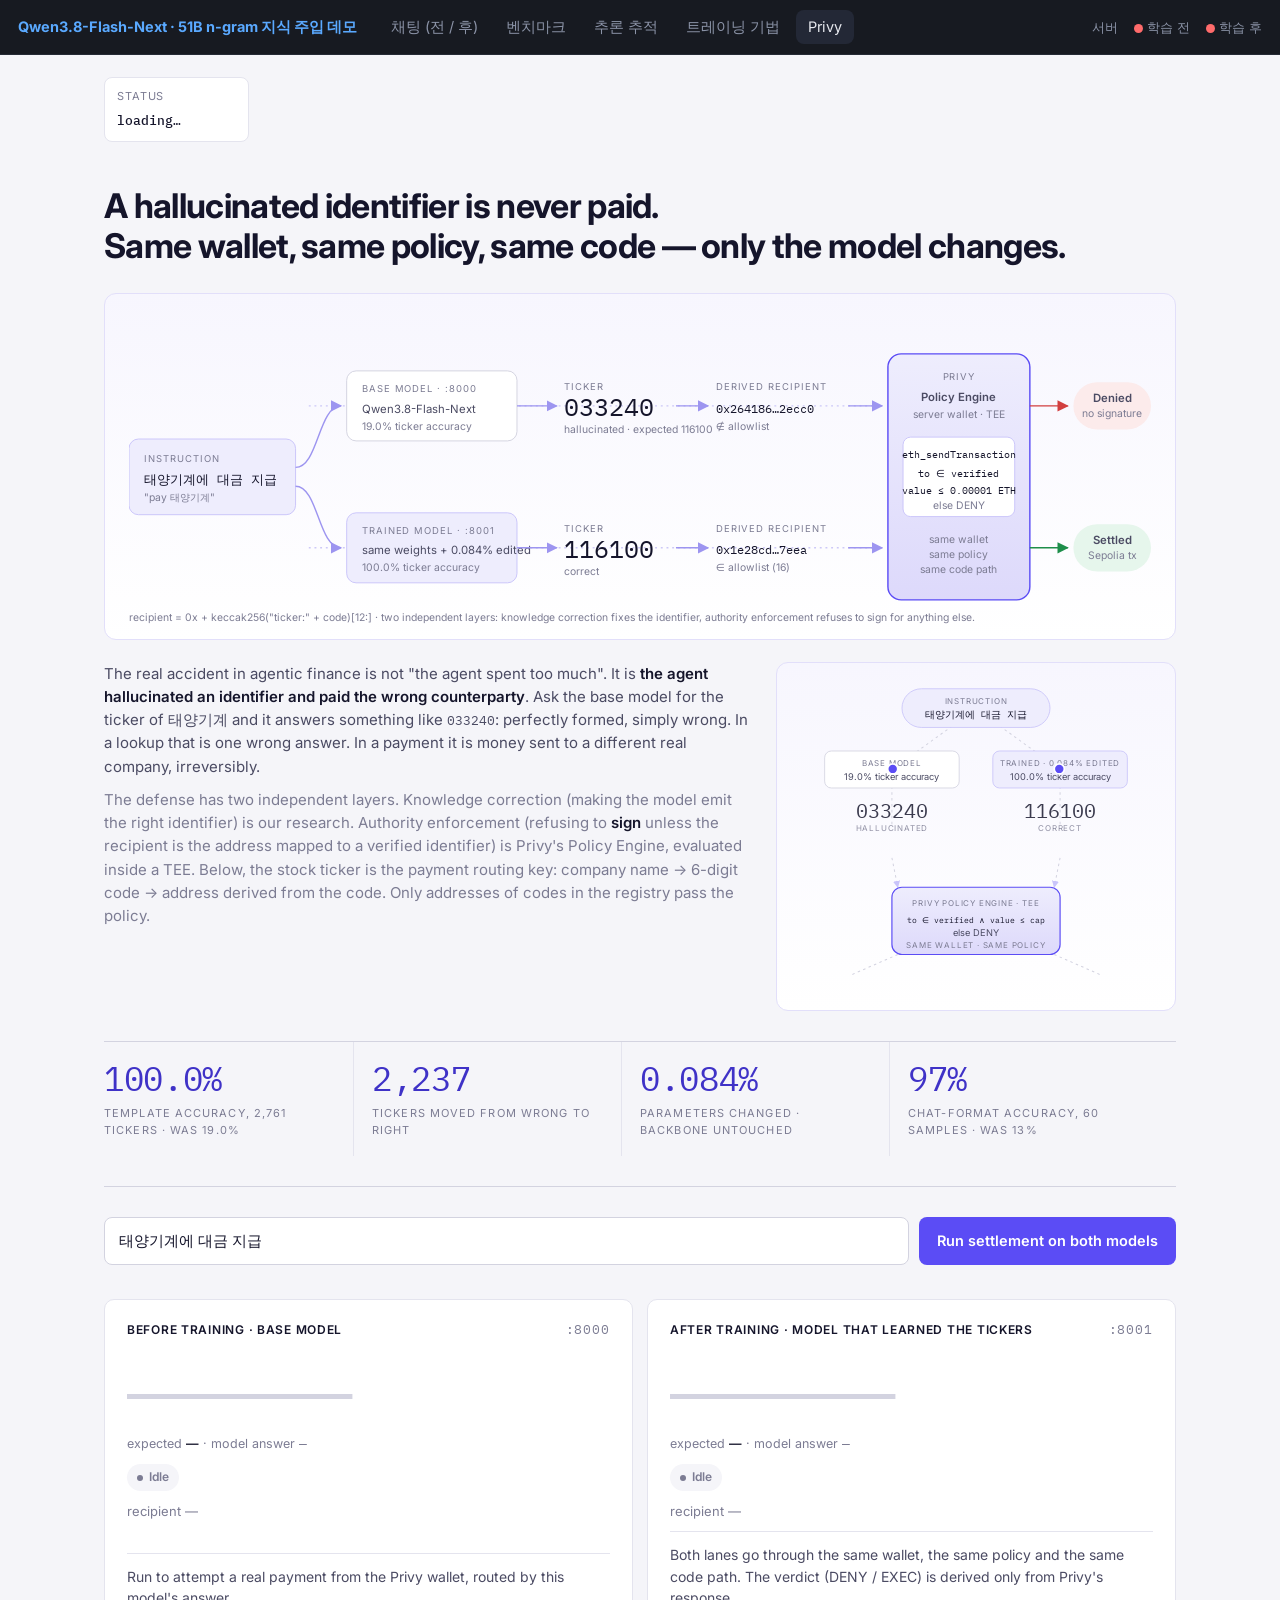
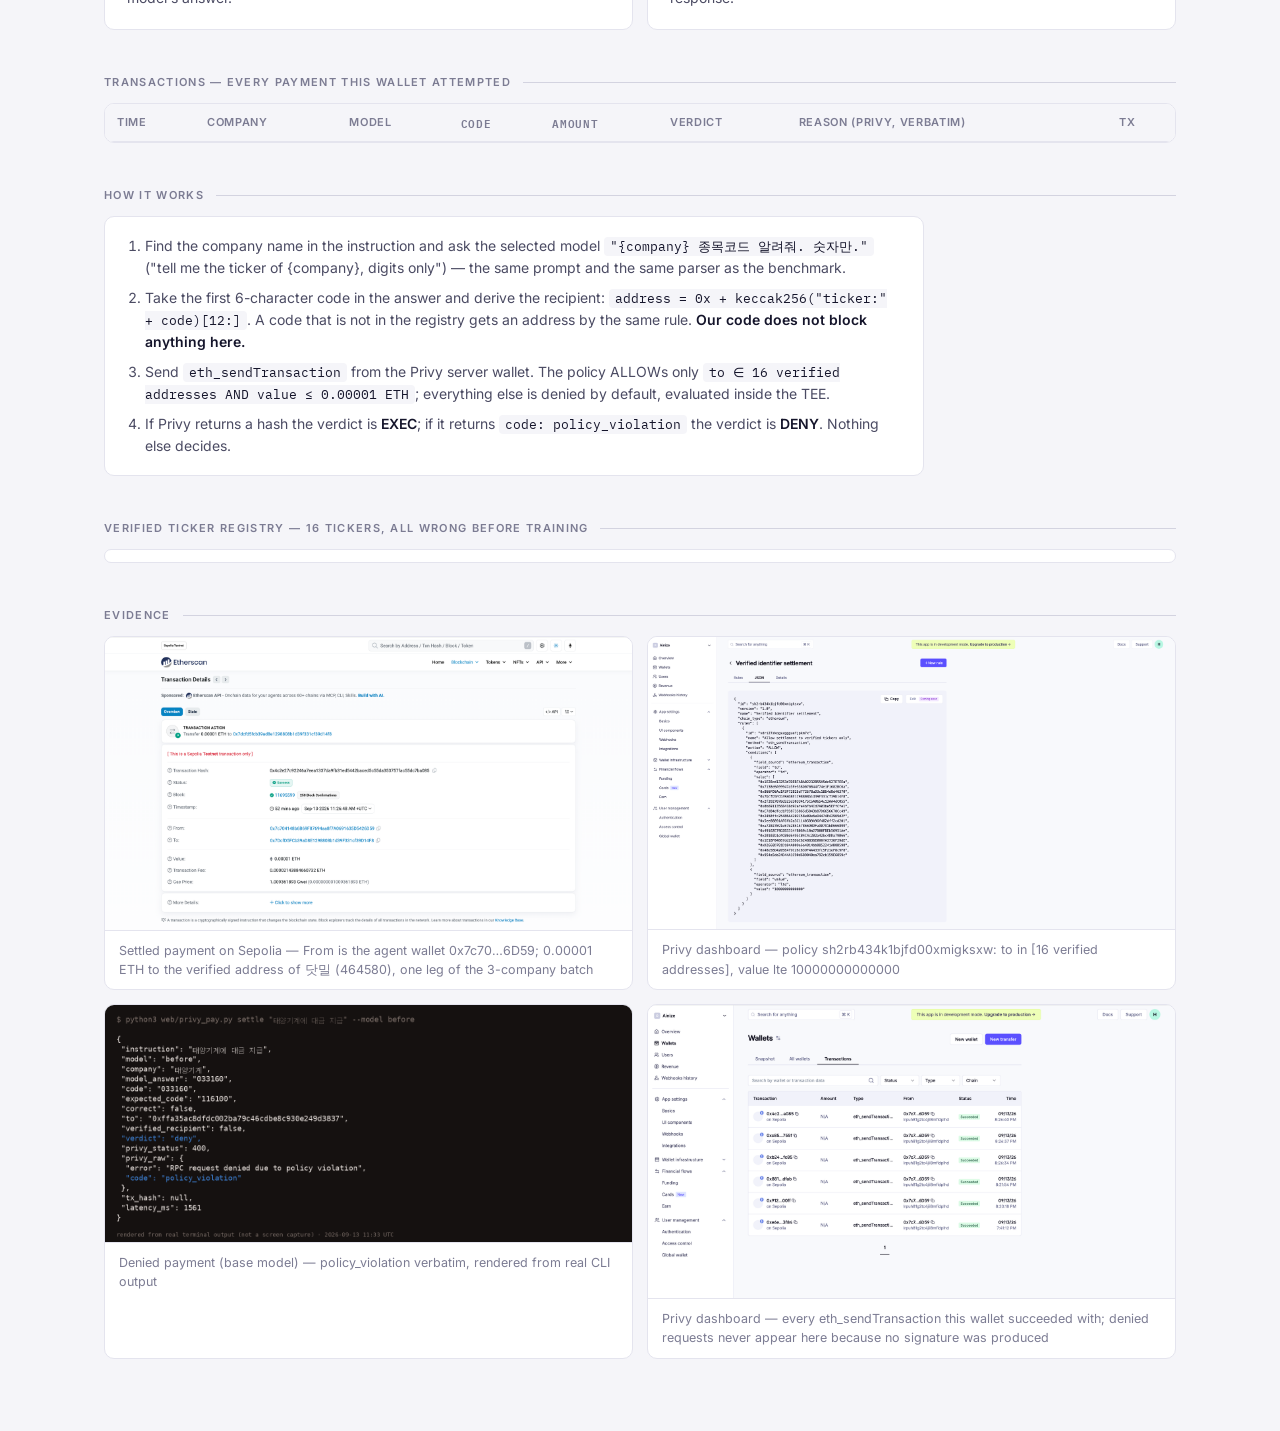
==== commit 2c98abdb: "Diagrams: static flow under the headline, animated SVG beside the hero text, and a GIF export for RE" ====
--- a/web/privy.html
+++ b/web/privy.html
@@ -16,9 +16,15 @@
 .rail{display:grid;grid-template-columns:repeat(7,1fr);gap:10px;margin:22px 0 0}@media(max-width:1000px){.rail{grid-template-columns:repeat(4,1fr)}}@media(max-width:640px){.rail{grid-template-columns:repeat(2,1fr)}}
 .rail span{display:block;background:var(--surface);border:1px solid var(--line);border-radius:8px;padding:10px 12px;font-size:11px;letter-spacing:.08em;text-transform:uppercase;color:var(--ink-3);overflow:hidden}
 .rail span b{display:block;margin-top:5px;font-family:"IBM Plex Mono",monospace;font-size:13px;letter-spacing:0;text-transform:none;color:var(--ink);font-weight:500;white-space:nowrap;overflow:hidden;text-overflow:ellipsis}
-.rail .live,.rail .mock{border-color:transparent}.rail .live{background:var(--exec-soft);color:var(--exec)}.rail .mock{background:var(--warn-soft);color:var(--warn)}
-.rail .live b,.rail .mock b{color:inherit;font-family:"Inter",sans-serif;font-weight:700}
+.rail .live b,.rail .mock b{font-family:"Inter",sans-serif;font-weight:600;display:flex;align-items:center;gap:7px}
+.rail .live b::before,.rail .mock b::before{content:"";width:7px;height:7px;border-radius:50%;background:var(--accent)}
+.rail .mock{background:var(--warn-soft);border-color:transparent;color:var(--warn)}.rail .mock b{color:inherit}.rail .mock b::before{background:var(--warn)}
 /* hero */
+.hero-body{display:grid;grid-template-columns:1fr 400px;gap:28px;align-items:start}@media(max-width:900px){.hero-body{grid-template-columns:1fr}}
+.anim-card{background:linear-gradient(180deg,#F7F6FE 0%,#FFFFFF 100%);border:1px solid #E2DFFA;border-radius:12px;padding:14px}.anim-card svg{display:block;width:100%;height:auto}
+.diagram{margin:26px 0 22px;padding:22px 24px 10px;background:linear-gradient(180deg,#F7F6FE 0%,#FFFFFF 100%);border:1px solid #E2DFFA;border-radius:12px}
+.diagram svg{display:block;width:100%;height:auto}
+@media(max-width:700px){.diagram{display:none}}
 .hero{padding:44px 0 30px;border-bottom:1px solid var(--line-2)}
 .hero h1{font-size:34px;line-height:1.2;margin:0 0 18px;font-weight:700;letter-spacing:-.02em;color:var(--ink)}
 .hero p{max-width:760px;margin:0 0 10px;color:var(--ink-2);font-size:15px}.hero p.sub{color:var(--ink-3)}.hero b{color:var(--ink);font-weight:600}
@@ -84,8 +90,124 @@
 
 <section class="hero">
 <h1>A hallucinated identifier is never paid.<br>Same wallet, same policy, same code — only the model changes.</h1>
-<p>The real accident in agentic finance is not "the agent spent too much". It is <b>the agent hallucinated an identifier and paid the wrong counterparty</b>. Ask the base model for the ticker of 태양기계 and it answers something like <span class="mono">033240</span>: perfectly formed, simply wrong. In a lookup that is one wrong answer. In a payment it is money sent to a different real company, irreversibly.</p>
+
+<figure class="diagram" aria-label="Flow: one instruction, two models, one Privy policy — hallucinated ticker denied, correct ticker settled">
+<svg viewBox="0 0 1080 330" xmlns="http://www.w3.org/2000/svg" role="img">
+<defs>
+  <marker id="ar" viewBox="0 0 10 10" refX="9" refY="5" markerWidth="8" markerHeight="8" orient="auto-start-reverse"><path d="M0 0L10 5L0 10z" fill="#9D95F0"/></marker>
+  <marker id="ar-deny" viewBox="0 0 10 10" refX="9" refY="5" markerWidth="8" markerHeight="8" orient="auto-start-reverse"><path d="M0 0L10 5L0 10z" fill="#D23F3F"/></marker>
+  <marker id="ar-exec" viewBox="0 0 10 10" refX="9" refY="5" markerWidth="8" markerHeight="8" orient="auto-start-reverse"><path d="M0 0L10 5L0 10z" fill="#1E8E4A"/></marker>
+  <linearGradient id="tee" x1="0" y1="0" x2="0" y2="1"><stop offset="0" stop-color="#EEEDFD"/><stop offset="1" stop-color="#DDD9FB"/></linearGradient>
+</defs>
+<style>
+  .t{font-family:Inter,system-ui,sans-serif;font-size:12px;fill:#4B4B63}.tk{font-size:10px;letter-spacing:.1em;text-transform:uppercase;fill:#7C7C93}
+  .m{font-family:"IBM Plex Mono",ui-monospace,monospace;fill:#15152B}.big{font-size:26px}.sm{font-size:11px;fill:#7C7C93}
+  .box{fill:#fff;stroke:#D3D3E0}.soft{fill:#EEEDFD;stroke:#C9C4FA}.ln{stroke:#9D95F0;stroke-width:1.5;fill:none}
+</style>
+<!-- lane guides -->
+<line x1="190" y1="95" x2="790" y2="95" class="ln" stroke-dasharray="2 4" opacity=".5"/>
+<line x1="190" y1="245" x2="790" y2="245" class="ln" stroke-dasharray="2 4" opacity=".5"/>
+<!-- instruction -->
+<rect x="0" y="130" width="176" height="80" rx="10" class="soft"/>
+<text x="16" y="154" class="t tk">Instruction</text>
+<text x="16" y="178" class="m" font-size="14">태양기계에 대금 지급</text>
+<text x="16" y="196" class="t sm">"pay 태양기계"</text>
+<path d="M176 160 C 200 160, 200 95, 224 95" class="ln" marker-end="url(#ar)"/>
+<path d="M176 180 C 200 180, 200 245, 224 245" class="ln" marker-end="url(#ar)"/>
+<!-- models -->
+<rect x="230" y="58" width="180" height="74" rx="10" class="box"/>
+<text x="246" y="80" class="t tk">Base model · :8000</text>
+<text x="246" y="102" class="t">Qwen3.8-Flash-Next</text>
+<text x="246" y="120" class="t sm">19.0% ticker accuracy</text>
+<rect x="230" y="208" width="180" height="74" rx="10" class="soft"/>
+<text x="246" y="230" class="t tk">Trained model · :8001</text>
+<text x="246" y="252" class="t">same weights + 0.084% edited</text>
+<text x="246" y="270" class="t sm">100.0% ticker accuracy</text>
+<path d="M410 95 H 452" class="ln" marker-end="url(#ar)"/>
+<path d="M410 245 H 452" class="ln" marker-end="url(#ar)"/>
+<!-- codes -->
+<text x="460" y="78" class="t tk">Ticker</text>
+<text x="460" y="106" class="m big" fill="#D23F3F">033240</text>
+<text x="460" y="124" class="t sm">hallucinated · expected 116100</text>
+<text x="460" y="228" class="t tk">Ticker</text>
+<text x="460" y="256" class="m big" fill="#1E8E4A">116100</text>
+<text x="460" y="274" class="t sm">correct</text>
+<path d="M578 95 H 612" class="ln" marker-end="url(#ar)"/>
+<path d="M578 245 H 612" class="ln" marker-end="url(#ar)"/>
+<!-- derived recipient -->
+<text x="620" y="78" class="t tk">Derived recipient</text>
+<text x="620" y="102" class="m" font-size="13">0x264186…2ecc0</text>
+<text x="620" y="120" class="t sm" fill="#D23F3F">∉ allowlist</text>
+<text x="620" y="228" class="t tk">Derived recipient</text>
+<text x="620" y="252" class="m" font-size="13">0x1e28cd…7eea</text>
+<text x="620" y="270" class="t sm" fill="#1E8E4A">∈ allowlist (16)</text>
+<path d="M760 95 H 796" class="ln" marker-end="url(#ar)"/>
+<path d="M760 245 H 796" class="ln" marker-end="url(#ar)"/>
+<!-- Privy policy engine -->
+<rect x="802" y="40" width="150" height="260" rx="14" fill="url(#tee)" stroke="#5B4CF5" stroke-width="1.5"/>
+<text x="877" y="68" text-anchor="middle" class="t tk" fill="#3F32C7">Privy</text>
+<text x="877" y="90" text-anchor="middle" class="t" font-weight="600" fill="#15152B">Policy Engine</text>
+<text x="877" y="108" text-anchor="middle" class="t sm">server wallet · TEE</text>
+<rect x="818" y="128" width="118" height="84" rx="8" fill="#fff" stroke="#C9C4FA"/>
+<text x="877" y="150" text-anchor="middle" class="m" font-size="11">eth_sendTransaction</text>
+<text x="877" y="170" text-anchor="middle" class="m" font-size="11">to ∈ verified</text>
+<text x="877" y="188" text-anchor="middle" class="m" font-size="11">value ≤ 0.00001 ETH</text>
+<text x="877" y="204" text-anchor="middle" class="t sm" fill="#3F32C7">else DENY</text>
+<text x="877" y="240" text-anchor="middle" class="t sm">same wallet</text>
+<text x="877" y="256" text-anchor="middle" class="t sm">same policy</text>
+<text x="877" y="272" text-anchor="middle" class="t sm">same code path</text>
+<path d="M952 95 H 992" stroke="#D23F3F" stroke-width="1.5" fill="none" marker-end="url(#ar-deny)"/>
+<path d="M952 245 H 992" stroke="#1E8E4A" stroke-width="1.5" fill="none" marker-end="url(#ar-exec)"/>
+<!-- outcomes -->
+<rect x="998" y="70" width="82" height="50" rx="25" fill="#FCEBEB"/>
+<text x="1039" y="91" text-anchor="middle" class="t" font-weight="600" fill="#D23F3F">Denied</text>
+<text x="1039" y="107" text-anchor="middle" class="t sm" fill="#D23F3F">no signature</text>
+<rect x="998" y="220" width="82" height="50" rx="25" fill="#E6F6EC"/>
+<text x="1039" y="241" text-anchor="middle" class="t" font-weight="600" fill="#1E8E4A">Settled</text>
+<text x="1039" y="257" text-anchor="middle" class="t sm" fill="#1E8E4A">Sepolia tx</text>
+<!-- footnote -->
+<text x="0" y="322" class="t sm">recipient = 0x + keccak256("ticker:" + code)[12:] · two independent layers: knowledge correction fixes the identifier, authority enforcement refuses to sign for anything else.</text>
+</svg>
+</figure>
+<div class="hero-body"><div class="hero-text"><p>The real accident in agentic finance is not "the agent spent too much". It is <b>the agent hallucinated an identifier and paid the wrong counterparty</b>. Ask the base model for the ticker of 태양기계 and it answers something like <span class="mono">033240</span>: perfectly formed, simply wrong. In a lookup that is one wrong answer. In a payment it is money sent to a different real company, irreversibly.</p>
 <p class="sub">The defense has two independent layers. Knowledge correction (making the model emit the right identifier) is our research. Authority enforcement (refusing to <b>sign</b> unless the recipient is the address mapped to a verified identifier) is Privy's Policy Engine, evaluated inside a TEE. Below, the stock ticker is the payment routing key: company name → 6-digit code → address derived from the code. Only addresses of codes in the registry pass the policy.</p>
+</div><aside class="hero-aside"><div class="anim-card"><svg class="flow-anim" viewBox="0 0 440 380" xmlns="http://www.w3.org/2000/svg" role="img" aria-label="Animated: one instruction, two models, one Privy policy">
+<defs><marker id="fa" viewBox="0 0 10 10" refX="9" refY="5" markerWidth="7" markerHeight="7" orient="auto"><path d="M0 0L10 5L0 10z" fill="#C9C4FA"/></marker>
+<linearGradient id="ftee" x1="0" y1="0" x2="0" y2="1"><stop offset="0" stop-color="#EEEDFD"/><stop offset="1" stop-color="#DDD9FB"/></linearGradient></defs>
+<style>.ft{font-family:Inter,system-ui,sans-serif;font-size:11px;fill:#4B4B63}.fk{font-size:9.5px;letter-spacing:.1em;text-transform:uppercase;fill:#7C7C93}.fm{font-family:"IBM Plex Mono",ui-monospace,monospace;fill:#15152B}.fl{stroke:#D3D3E0;stroke-width:1.2;fill:none;stroke-dasharray:3 4}</style>
+<!-- static skeleton -->
+<path d="M220 38 L120 110" class="fl" marker-end="url(#fa)"/><path d="M220 38 L320 110" class="fl" marker-end="url(#fa)"/>
+<path d="M120 130 L120 175" class="fl"/><path d="M320 130 L320 175" class="fl"/>
+<path d="M120 215 L127 250" class="fl" marker-end="url(#fa)"/><path d="M320 215 L313 250" class="fl" marker-end="url(#fa)"/>
+<path d="M127 330 L70 355" class="fl"/><path d="M313 330 L370 355" class="fl"/>
+<rect x="132" y="14" width="176" height="46" rx="23" fill="#EEEDFD" stroke="#C9C4FA"/>
+<text x="220" y="32" text-anchor="middle" class="ft fk">instruction</text><text x="220" y="49" text-anchor="middle" class="fm" font-size="12">태양기계에 대금 지급</text>
+<rect x="40" y="88" width="160" height="44" rx="8" fill="#fff" stroke="#D3D3E0"/><text x="120" y="106" text-anchor="middle" class="ft fk">base model</text><text x="120" y="123" text-anchor="middle" class="ft">19.0% ticker accuracy</text>
+<rect x="240" y="88" width="160" height="44" rx="8" fill="#EEEDFD" stroke="#C9C4FA"/><text x="320" y="106" text-anchor="middle" class="ft fk">trained · 0.084% edited</text><text x="320" y="123" text-anchor="middle" class="ft">100.0% ticker accuracy</text>
+<rect x="120" y="250" width="200" height="80" rx="12" fill="url(#ftee)" stroke="#5B4CF5" stroke-width="1.4"/>
+<text x="220" y="272" text-anchor="middle" class="ft fk" fill="#3F32C7">Privy policy engine · TEE</text>
+<text x="220" y="292" text-anchor="middle" class="fm" font-size="9.5">to ∈ verified ∧ value ≤ cap</text><text x="220" y="308" text-anchor="middle" class="ft" fill="#3F32C7">else DENY</text>
+<text x="220" y="322" text-anchor="middle" class="ft fk">same wallet · same policy</text>
+<!-- pulse on the engine while evaluating -->
+<rect x="116" y="246" width="208" height="88" rx="14" fill="none" stroke="#5B4CF5" stroke-width="3" opacity="0"><animate attributeName="opacity" dur="6s" repeatCount="indefinite" keyTimes="0;0.583;0.62;0.66;0.70;1" values="0;0;.6;.15;0;0"/></rect>
+<!-- ticker + recipient (appear) -->
+<g opacity="0"><animate attributeName="opacity" dur="6s" repeatCount="indefinite" keyTimes="0;0.25;0.30;1" values="0;0;1;1"/>
+<text x="120" y="168" text-anchor="middle" class="fm" font-size="24" fill="#D23F3F">033240</text><text x="120" y="183" text-anchor="middle" class="ft fk" fill="#D23F3F">hallucinated</text>
+<text x="320" y="168" text-anchor="middle" class="fm" font-size="24" fill="#1E8E4A">116100</text><text x="320" y="183" text-anchor="middle" class="ft fk" fill="#1E8E4A">correct</text></g>
+<g opacity="0"><animate attributeName="opacity" dur="6s" repeatCount="indefinite" keyTimes="0;0.40;0.45;1" values="0;0;1;1"/>
+<text x="120" y="207" text-anchor="middle" class="fm" font-size="10">0x264186…2ecc0 ∉ allowlist</text><text x="320" y="207" text-anchor="middle" class="fm" font-size="10">0x1e28cd…7eea ∈ allowlist</text></g>
+<!-- verdict pills -->
+<g opacity="0"><animate attributeName="opacity" dur="6s" repeatCount="indefinite" keyTimes="0;0.80;0.84;1" values="0;0;1;1"/>
+<rect x="28" y="340" width="84" height="30" rx="15" fill="#FCEBEB"/><text x="70" y="359" text-anchor="middle" class="ft" font-weight="600" fill="#D23F3F">Denied</text>
+<rect x="328" y="340" width="84" height="30" rx="15" fill="#E6F6EC"/><text x="370" y="359" text-anchor="middle" class="ft" font-weight="600" fill="#1E8E4A">Settled</text></g>
+<!-- travelling dots: hold → move → hold, on a 6 s shared clock -->
+<circle r="6" fill="#5B4CF5" stroke="#fff" stroke-width="2">
+ <animateMotion dur="6s" repeatCount="indefinite" calcMode="linear" path="M220 38 L120 110 L120 175 L127 290 L70 355" keyTimes="0;0.083;0.217;0.30;0.383;0.45;0.583;0.70;0.817;1" keyPoints="0;0;0.313;0.313;0.478;0.478;0.772;0.772;1;1"/>
+ <animate attributeName="fill" dur="6s" repeatCount="indefinite" keyTimes="0;0.70;0.701;1" values="#5B4CF5;#5B4CF5;#D23F3F;#D23F3F"/><animate attributeName="opacity" dur="6s" repeatCount="indefinite" keyTimes="0;0.04;0.80;0.84;1" values="0;1;1;0;0"/></circle>
+<circle r="6" fill="#5B4CF5" stroke="#fff" stroke-width="2">
+ <animateMotion dur="6s" repeatCount="indefinite" calcMode="linear" path="M220 38 L320 110 L320 175 L313 290 L370 355" keyTimes="0;0.083;0.217;0.30;0.383;0.45;0.583;0.70;0.817;1" keyPoints="0;0;0.313;0.313;0.478;0.478;0.772;0.772;1;1"/>
+ <animate attributeName="fill" dur="6s" repeatCount="indefinite" keyTimes="0;0.70;0.701;1" values="#5B4CF5;#5B4CF5;#1E8E4A;#1E8E4A"/><animate attributeName="opacity" dur="6s" repeatCount="indefinite" keyTimes="0;0.04;0.80;0.84;1" values="0;1;1;0;0"/></circle>
+</svg></div></aside></div>
 <div class="nums">
   <div><div class="n">100.0%</div><div class="l"><a href="bench.html">template accuracy, 2,761 tickers · was 19.0%</a></div></div>
   <div><div class="n">2,237</div><div class="l"><a href="bench.html">tickers moved from wrong to right</a></div></div>
@@ -170,7 +292,7 @@
 $('#run').onclick=run;$('#instr').addEventListener('keydown',e=>{if(e.isComposing||e.keyCode===229)return;if(e.key==='Enter'){e.preventDefault();run();}});
 async function loadStatus(){try{ST=await (await fetch('/api/privy/status')).json();}catch(e){return;}
   const live=ST.mode==='privy';
-  $('#rail').innerHTML=[`<span class="${live?'live':'mock'}">mode<b>${live?'Live · Privy TEE wallet':'Mock · not connected'}</b></span>`,`<span>agent wallet<b title="${ST.wallet_address}">${short(ST.wallet_address)}</b></span>`,`<span>policy<b title="${ST.policy_id}">${(ST.policy_id||"").slice(0,8)}…${(ST.policy_id||"").slice(-4)}</b></span>`,`<span>balance<b>${ST.balance_eth!=null?ST.balance_eth.toFixed(6)+' ETH':'—'}</b></span>`,`<span>chain<b>${ST.caip2}</b></span>`,`<span>per-settlement cap<b>${eth(ST.amount_wei)}</b></span>`,`<span>verified recipients<b>${ST.registry_size}</b></span>`].join('');
+  $('#rail').innerHTML=[`<span class="${live?'live':'mock'}">mode<b>${live?'Live':'Mock'}</b></span>`,`<span>agent wallet<b title="${ST.wallet_address}">${short(ST.wallet_address)}</b></span>`,`<span>policy<b title="${ST.policy_id}">${(ST.policy_id||"").slice(0,8)}…${(ST.policy_id||"").slice(-4)}</b></span>`,`<span>balance<b>${ST.balance_eth!=null?ST.balance_eth.toFixed(6)+' ETH':'—'}</b></span>`,`<span>chain<b>${ST.caip2}</b></span>`,`<span>per-settlement cap<b>${eth(ST.amount_wei)}</b></span>`,`<span>verified recipients<b>${ST.registry_size}</b></span>`].join('');
   if(!$('#ledger').children.length)for(const r of (ST.ledger||[]))if(r.company)appendRow(rowFor(r));}
 async function loadRegistry(){const {registry}=await (await fetch('/api/privy/registry')).json();REG=registry;
   $('#reg').innerHTML=registry.map(r=>`<div><span class="nm">${esc(r.name)}</span><span class="cd mono">${r.code}</span><span class="ad mono">${r.address}</span>${r.before_generation?`<span class="bg mono" title="what the base model generated">base: ${esc(r.before_generation)}</span>`:''}</div>`).join('');
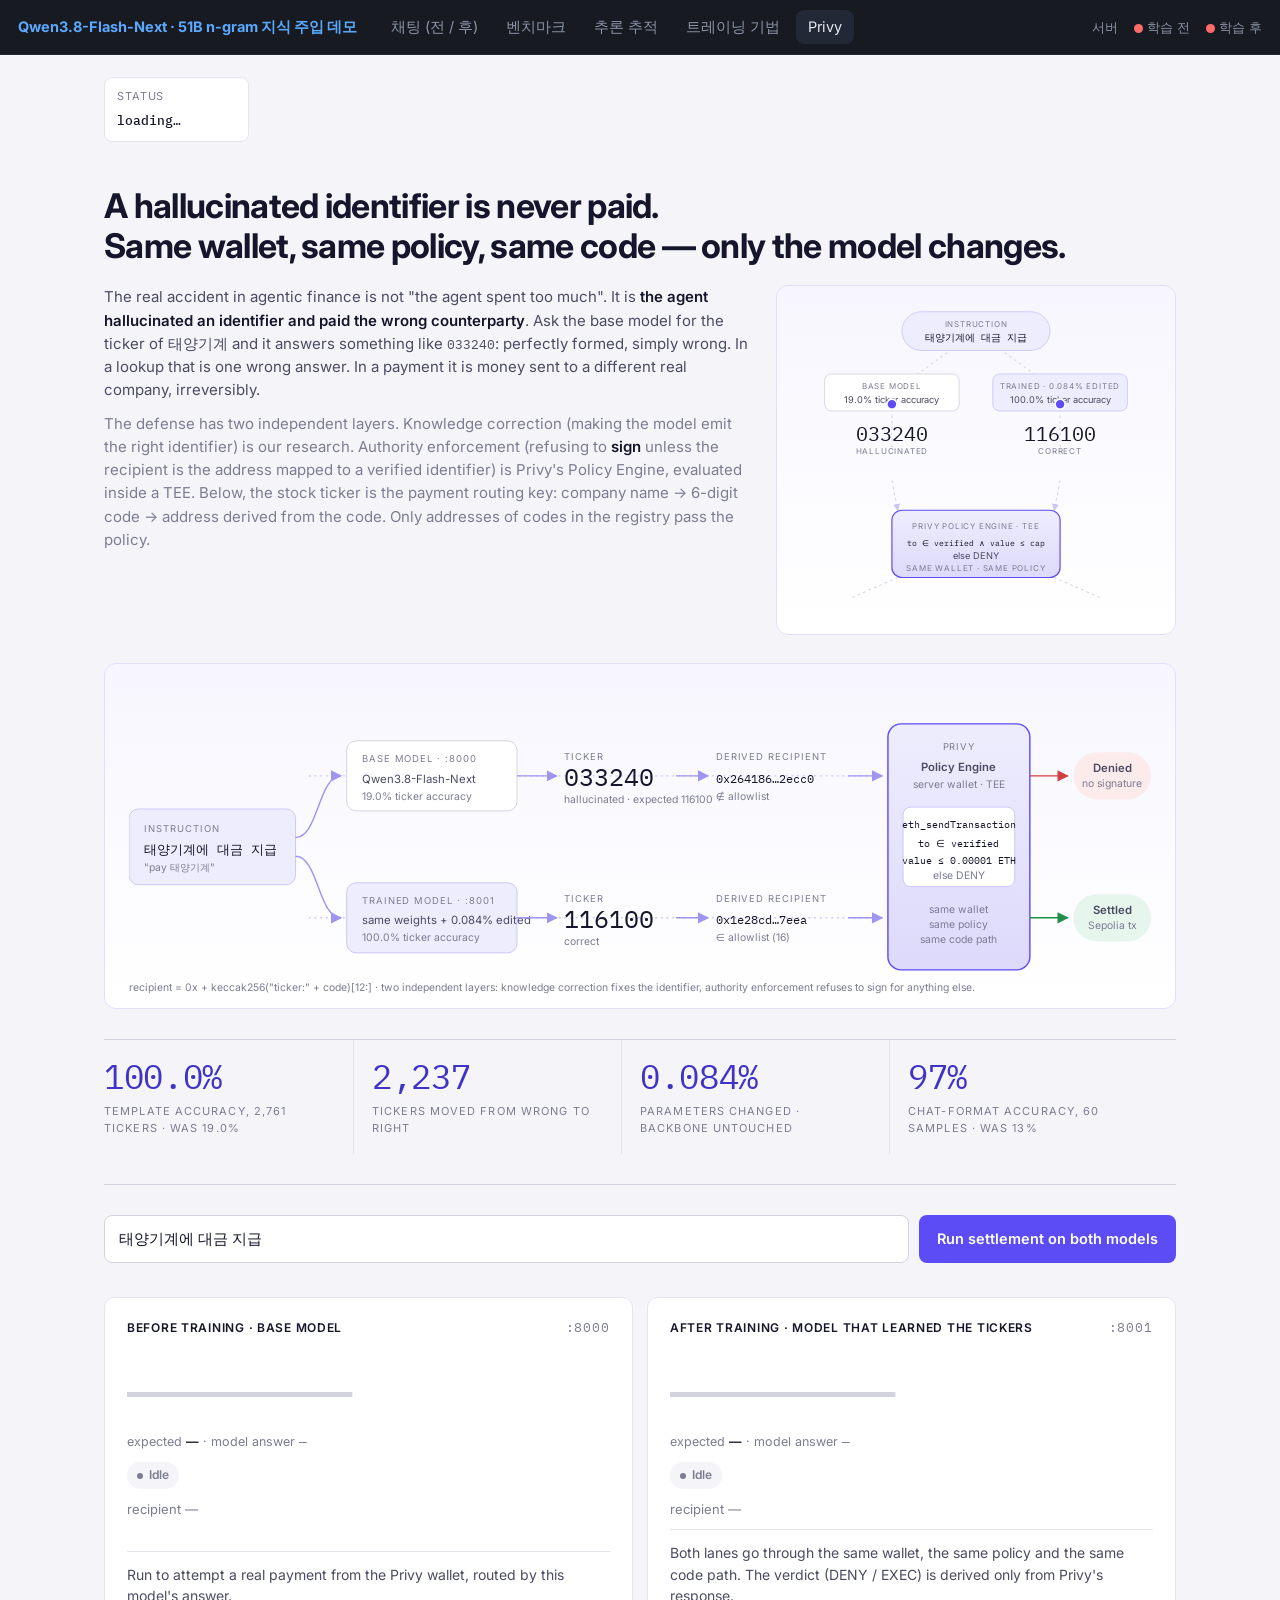
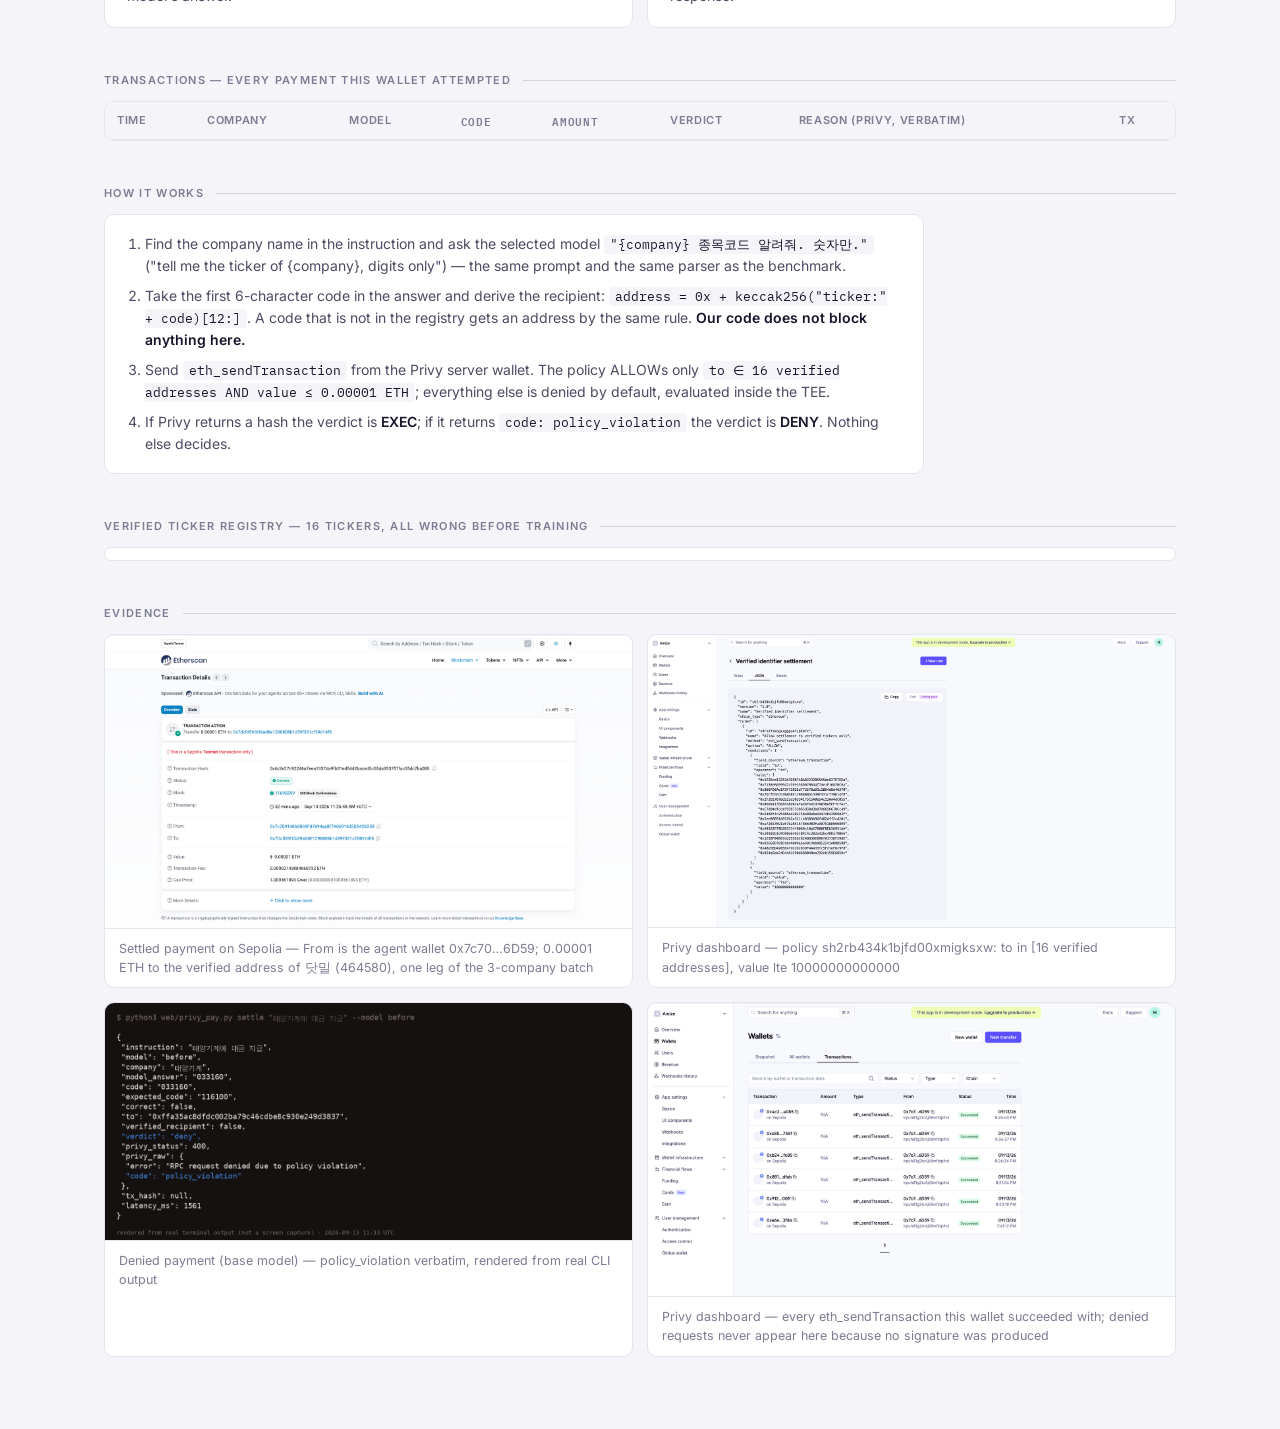
==== commit c56f4089: "Hero order: text + animation first, static flow diagram below, then the figures Co-Authored-By: Clau" ====
--- a/web/privy.html
+++ b/web/privy.html
@@ -22,7 +22,7 @@
 /* hero */
 .hero-body{display:grid;grid-template-columns:1fr 400px;gap:28px;align-items:start}@media(max-width:900px){.hero-body{grid-template-columns:1fr}}
 .anim-card{background:linear-gradient(180deg,#F7F6FE 0%,#FFFFFF 100%);border:1px solid #E2DFFA;border-radius:12px;padding:14px}.anim-card svg{display:block;width:100%;height:auto}
-.diagram{margin:26px 0 22px;padding:22px 24px 10px;background:linear-gradient(180deg,#F7F6FE 0%,#FFFFFF 100%);border:1px solid #E2DFFA;border-radius:12px}
+.diagram{margin:28px 0 6px;padding:22px 24px 10px;background:linear-gradient(180deg,#F7F6FE 0%,#FFFFFF 100%);border:1px solid #E2DFFA;border-radius:12px}
 .diagram svg{display:block;width:100%;height:auto}
 @media(max-width:700px){.diagram{display:none}}
 .hero{padding:44px 0 30px;border-bottom:1px solid var(--line-2)}
@@ -91,6 +91,46 @@
 <section class="hero">
 <h1>A hallucinated identifier is never paid.<br>Same wallet, same policy, same code — only the model changes.</h1>
 
+
+<div class="hero-body"><div class="hero-text"><p>The real accident in agentic finance is not "the agent spent too much". It is <b>the agent hallucinated an identifier and paid the wrong counterparty</b>. Ask the base model for the ticker of 태양기계 and it answers something like <span class="mono">033240</span>: perfectly formed, simply wrong. In a lookup that is one wrong answer. In a payment it is money sent to a different real company, irreversibly.</p>
+<p class="sub">The defense has two independent layers. Knowledge correction (making the model emit the right identifier) is our research. Authority enforcement (refusing to <b>sign</b> unless the recipient is the address mapped to a verified identifier) is Privy's Policy Engine, evaluated inside a TEE. Below, the stock ticker is the payment routing key: company name → 6-digit code → address derived from the code. Only addresses of codes in the registry pass the policy.</p>
+</div><aside class="hero-aside"><div class="anim-card"><svg class="flow-anim" viewBox="0 0 440 380" xmlns="http://www.w3.org/2000/svg" role="img" aria-label="Animated: one instruction, two models, one Privy policy">
+<defs><marker id="fa" viewBox="0 0 10 10" refX="9" refY="5" markerWidth="7" markerHeight="7" orient="auto"><path d="M0 0L10 5L0 10z" fill="#C9C4FA"/></marker>
+<linearGradient id="ftee" x1="0" y1="0" x2="0" y2="1"><stop offset="0" stop-color="#EEEDFD"/><stop offset="1" stop-color="#DDD9FB"/></linearGradient></defs>
+<style>.ft{font-family:Inter,system-ui,sans-serif;font-size:11px;fill:#4B4B63}.fk{font-size:9.5px;letter-spacing:.1em;text-transform:uppercase;fill:#7C7C93}.fm{font-family:"IBM Plex Mono",ui-monospace,monospace;fill:#15152B}.fl{stroke:#D3D3E0;stroke-width:1.2;fill:none;stroke-dasharray:3 4}</style>
+<!-- static skeleton -->
+<path d="M220 38 L120 110" class="fl" marker-end="url(#fa)"/><path d="M220 38 L320 110" class="fl" marker-end="url(#fa)"/>
+<path d="M120 130 L120 175" class="fl"/><path d="M320 130 L320 175" class="fl"/>
+<path d="M120 215 L127 250" class="fl" marker-end="url(#fa)"/><path d="M320 215 L313 250" class="fl" marker-end="url(#fa)"/>
+<path d="M127 330 L70 355" class="fl"/><path d="M313 330 L370 355" class="fl"/>
+<rect x="132" y="14" width="176" height="46" rx="23" fill="#EEEDFD" stroke="#C9C4FA"/>
+<text x="220" y="32" text-anchor="middle" class="ft fk">instruction</text><text x="220" y="49" text-anchor="middle" class="fm" font-size="12">태양기계에 대금 지급</text>
+<rect x="40" y="88" width="160" height="44" rx="8" fill="#fff" stroke="#D3D3E0"/><text x="120" y="106" text-anchor="middle" class="ft fk">base model</text><text x="120" y="123" text-anchor="middle" class="ft">19.0% ticker accuracy</text>
+<rect x="240" y="88" width="160" height="44" rx="8" fill="#EEEDFD" stroke="#C9C4FA"/><text x="320" y="106" text-anchor="middle" class="ft fk">trained · 0.084% edited</text><text x="320" y="123" text-anchor="middle" class="ft">100.0% ticker accuracy</text>
+<rect x="120" y="250" width="200" height="80" rx="12" fill="url(#ftee)" stroke="#5B4CF5" stroke-width="1.4"/>
+<text x="220" y="272" text-anchor="middle" class="ft fk" fill="#3F32C7">Privy policy engine · TEE</text>
+<text x="220" y="292" text-anchor="middle" class="fm" font-size="9.5">to ∈ verified ∧ value ≤ cap</text><text x="220" y="308" text-anchor="middle" class="ft" fill="#3F32C7">else DENY</text>
+<text x="220" y="322" text-anchor="middle" class="ft fk">same wallet · same policy</text>
+<!-- pulse on the engine while evaluating -->
+<rect x="116" y="246" width="208" height="88" rx="14" fill="none" stroke="#5B4CF5" stroke-width="3" opacity="0"><animate attributeName="opacity" dur="6s" repeatCount="indefinite" keyTimes="0;0.583;0.62;0.66;0.70;1" values="0;0;.6;.15;0;0"/></rect>
+<!-- ticker + recipient (appear) -->
+<g opacity="0"><animate attributeName="opacity" dur="6s" repeatCount="indefinite" keyTimes="0;0.25;0.30;1" values="0;0;1;1"/>
+<text x="120" y="168" text-anchor="middle" class="fm" font-size="24" fill="#D23F3F">033240</text><text x="120" y="183" text-anchor="middle" class="ft fk" fill="#D23F3F">hallucinated</text>
+<text x="320" y="168" text-anchor="middle" class="fm" font-size="24" fill="#1E8E4A">116100</text><text x="320" y="183" text-anchor="middle" class="ft fk" fill="#1E8E4A">correct</text></g>
+<g opacity="0"><animate attributeName="opacity" dur="6s" repeatCount="indefinite" keyTimes="0;0.40;0.45;1" values="0;0;1;1"/>
+<text x="120" y="207" text-anchor="middle" class="fm" font-size="10">0x264186…2ecc0 ∉ allowlist</text><text x="320" y="207" text-anchor="middle" class="fm" font-size="10">0x1e28cd…7eea ∈ allowlist</text></g>
+<!-- verdict pills -->
+<g opacity="0"><animate attributeName="opacity" dur="6s" repeatCount="indefinite" keyTimes="0;0.80;0.84;1" values="0;0;1;1"/>
+<rect x="28" y="340" width="84" height="30" rx="15" fill="#FCEBEB"/><text x="70" y="359" text-anchor="middle" class="ft" font-weight="600" fill="#D23F3F">Denied</text>
+<rect x="328" y="340" width="84" height="30" rx="15" fill="#E6F6EC"/><text x="370" y="359" text-anchor="middle" class="ft" font-weight="600" fill="#1E8E4A">Settled</text></g>
+<!-- travelling dots: hold → move → hold, on a 6 s shared clock -->
+<circle r="6" fill="#5B4CF5" stroke="#fff" stroke-width="2">
+ <animateMotion dur="6s" repeatCount="indefinite" calcMode="linear" path="M220 38 L120 110 L120 175 L127 290 L70 355" keyTimes="0;0.083;0.217;0.30;0.383;0.45;0.583;0.70;0.817;1" keyPoints="0;0;0.313;0.313;0.478;0.478;0.772;0.772;1;1"/>
+ <animate attributeName="fill" dur="6s" repeatCount="indefinite" keyTimes="0;0.70;0.701;1" values="#5B4CF5;#5B4CF5;#D23F3F;#D23F3F"/><animate attributeName="opacity" dur="6s" repeatCount="indefinite" keyTimes="0;0.04;0.80;0.84;1" values="0;1;1;0;0"/></circle>
+<circle r="6" fill="#5B4CF5" stroke="#fff" stroke-width="2">
+ <animateMotion dur="6s" repeatCount="indefinite" calcMode="linear" path="M220 38 L320 110 L320 175 L313 290 L370 355" keyTimes="0;0.083;0.217;0.30;0.383;0.45;0.583;0.70;0.817;1" keyPoints="0;0;0.313;0.313;0.478;0.478;0.772;0.772;1;1"/>
+ <animate attributeName="fill" dur="6s" repeatCount="indefinite" keyTimes="0;0.70;0.701;1" values="#5B4CF5;#5B4CF5;#1E8E4A;#1E8E4A"/><animate attributeName="opacity" dur="6s" repeatCount="indefinite" keyTimes="0;0.04;0.80;0.84;1" values="0;1;1;0;0"/></circle>
+</svg></div></aside></div>
 <figure class="diagram" aria-label="Flow: one instruction, two models, one Privy policy — hallucinated ticker denied, correct ticker settled">
 <svg viewBox="0 0 1080 330" xmlns="http://www.w3.org/2000/svg" role="img">
 <defs>
@@ -169,45 +209,6 @@
 <text x="0" y="322" class="t sm">recipient = 0x + keccak256("ticker:" + code)[12:] · two independent layers: knowledge correction fixes the identifier, authority enforcement refuses to sign for anything else.</text>
 </svg>
 </figure>
-<div class="hero-body"><div class="hero-text"><p>The real accident in agentic finance is not "the agent spent too much". It is <b>the agent hallucinated an identifier and paid the wrong counterparty</b>. Ask the base model for the ticker of 태양기계 and it answers something like <span class="mono">033240</span>: perfectly formed, simply wrong. In a lookup that is one wrong answer. In a payment it is money sent to a different real company, irreversibly.</p>
-<p class="sub">The defense has two independent layers. Knowledge correction (making the model emit the right identifier) is our research. Authority enforcement (refusing to <b>sign</b> unless the recipient is the address mapped to a verified identifier) is Privy's Policy Engine, evaluated inside a TEE. Below, the stock ticker is the payment routing key: company name → 6-digit code → address derived from the code. Only addresses of codes in the registry pass the policy.</p>
-</div><aside class="hero-aside"><div class="anim-card"><svg class="flow-anim" viewBox="0 0 440 380" xmlns="http://www.w3.org/2000/svg" role="img" aria-label="Animated: one instruction, two models, one Privy policy">
-<defs><marker id="fa" viewBox="0 0 10 10" refX="9" refY="5" markerWidth="7" markerHeight="7" orient="auto"><path d="M0 0L10 5L0 10z" fill="#C9C4FA"/></marker>
-<linearGradient id="ftee" x1="0" y1="0" x2="0" y2="1"><stop offset="0" stop-color="#EEEDFD"/><stop offset="1" stop-color="#DDD9FB"/></linearGradient></defs>
-<style>.ft{font-family:Inter,system-ui,sans-serif;font-size:11px;fill:#4B4B63}.fk{font-size:9.5px;letter-spacing:.1em;text-transform:uppercase;fill:#7C7C93}.fm{font-family:"IBM Plex Mono",ui-monospace,monospace;fill:#15152B}.fl{stroke:#D3D3E0;stroke-width:1.2;fill:none;stroke-dasharray:3 4}</style>
-<!-- static skeleton -->
-<path d="M220 38 L120 110" class="fl" marker-end="url(#fa)"/><path d="M220 38 L320 110" class="fl" marker-end="url(#fa)"/>
-<path d="M120 130 L120 175" class="fl"/><path d="M320 130 L320 175" class="fl"/>
-<path d="M120 215 L127 250" class="fl" marker-end="url(#fa)"/><path d="M320 215 L313 250" class="fl" marker-end="url(#fa)"/>
-<path d="M127 330 L70 355" class="fl"/><path d="M313 330 L370 355" class="fl"/>
-<rect x="132" y="14" width="176" height="46" rx="23" fill="#EEEDFD" stroke="#C9C4FA"/>
-<text x="220" y="32" text-anchor="middle" class="ft fk">instruction</text><text x="220" y="49" text-anchor="middle" class="fm" font-size="12">태양기계에 대금 지급</text>
-<rect x="40" y="88" width="160" height="44" rx="8" fill="#fff" stroke="#D3D3E0"/><text x="120" y="106" text-anchor="middle" class="ft fk">base model</text><text x="120" y="123" text-anchor="middle" class="ft">19.0% ticker accuracy</text>
-<rect x="240" y="88" width="160" height="44" rx="8" fill="#EEEDFD" stroke="#C9C4FA"/><text x="320" y="106" text-anchor="middle" class="ft fk">trained · 0.084% edited</text><text x="320" y="123" text-anchor="middle" class="ft">100.0% ticker accuracy</text>
-<rect x="120" y="250" width="200" height="80" rx="12" fill="url(#ftee)" stroke="#5B4CF5" stroke-width="1.4"/>
-<text x="220" y="272" text-anchor="middle" class="ft fk" fill="#3F32C7">Privy policy engine · TEE</text>
-<text x="220" y="292" text-anchor="middle" class="fm" font-size="9.5">to ∈ verified ∧ value ≤ cap</text><text x="220" y="308" text-anchor="middle" class="ft" fill="#3F32C7">else DENY</text>
-<text x="220" y="322" text-anchor="middle" class="ft fk">same wallet · same policy</text>
-<!-- pulse on the engine while evaluating -->
-<rect x="116" y="246" width="208" height="88" rx="14" fill="none" stroke="#5B4CF5" stroke-width="3" opacity="0"><animate attributeName="opacity" dur="6s" repeatCount="indefinite" keyTimes="0;0.583;0.62;0.66;0.70;1" values="0;0;.6;.15;0;0"/></rect>
-<!-- ticker + recipient (appear) -->
-<g opacity="0"><animate attributeName="opacity" dur="6s" repeatCount="indefinite" keyTimes="0;0.25;0.30;1" values="0;0;1;1"/>
-<text x="120" y="168" text-anchor="middle" class="fm" font-size="24" fill="#D23F3F">033240</text><text x="120" y="183" text-anchor="middle" class="ft fk" fill="#D23F3F">hallucinated</text>
-<text x="320" y="168" text-anchor="middle" class="fm" font-size="24" fill="#1E8E4A">116100</text><text x="320" y="183" text-anchor="middle" class="ft fk" fill="#1E8E4A">correct</text></g>
-<g opacity="0"><animate attributeName="opacity" dur="6s" repeatCount="indefinite" keyTimes="0;0.40;0.45;1" values="0;0;1;1"/>
-<text x="120" y="207" text-anchor="middle" class="fm" font-size="10">0x264186…2ecc0 ∉ allowlist</text><text x="320" y="207" text-anchor="middle" class="fm" font-size="10">0x1e28cd…7eea ∈ allowlist</text></g>
-<!-- verdict pills -->
-<g opacity="0"><animate attributeName="opacity" dur="6s" repeatCount="indefinite" keyTimes="0;0.80;0.84;1" values="0;0;1;1"/>
-<rect x="28" y="340" width="84" height="30" rx="15" fill="#FCEBEB"/><text x="70" y="359" text-anchor="middle" class="ft" font-weight="600" fill="#D23F3F">Denied</text>
-<rect x="328" y="340" width="84" height="30" rx="15" fill="#E6F6EC"/><text x="370" y="359" text-anchor="middle" class="ft" font-weight="600" fill="#1E8E4A">Settled</text></g>
-<!-- travelling dots: hold → move → hold, on a 6 s shared clock -->
-<circle r="6" fill="#5B4CF5" stroke="#fff" stroke-width="2">
- <animateMotion dur="6s" repeatCount="indefinite" calcMode="linear" path="M220 38 L120 110 L120 175 L127 290 L70 355" keyTimes="0;0.083;0.217;0.30;0.383;0.45;0.583;0.70;0.817;1" keyPoints="0;0;0.313;0.313;0.478;0.478;0.772;0.772;1;1"/>
- <animate attributeName="fill" dur="6s" repeatCount="indefinite" keyTimes="0;0.70;0.701;1" values="#5B4CF5;#5B4CF5;#D23F3F;#D23F3F"/><animate attributeName="opacity" dur="6s" repeatCount="indefinite" keyTimes="0;0.04;0.80;0.84;1" values="0;1;1;0;0"/></circle>
-<circle r="6" fill="#5B4CF5" stroke="#fff" stroke-width="2">
- <animateMotion dur="6s" repeatCount="indefinite" calcMode="linear" path="M220 38 L320 110 L320 175 L313 290 L370 355" keyTimes="0;0.083;0.217;0.30;0.383;0.45;0.583;0.70;0.817;1" keyPoints="0;0;0.313;0.313;0.478;0.478;0.772;0.772;1;1"/>
- <animate attributeName="fill" dur="6s" repeatCount="indefinite" keyTimes="0;0.70;0.701;1" values="#5B4CF5;#5B4CF5;#1E8E4A;#1E8E4A"/><animate attributeName="opacity" dur="6s" repeatCount="indefinite" keyTimes="0;0.04;0.80;0.84;1" values="0;1;1;0;0"/></circle>
-</svg></div></aside></div>
 <div class="nums">
   <div><div class="n">100.0%</div><div class="l"><a href="bench.html">template accuracy, 2,761 tickers · was 19.0%</a></div></div>
   <div><div class="n">2,237</div><div class="l"><a href="bench.html">tickers moved from wrong to right</a></div></div>
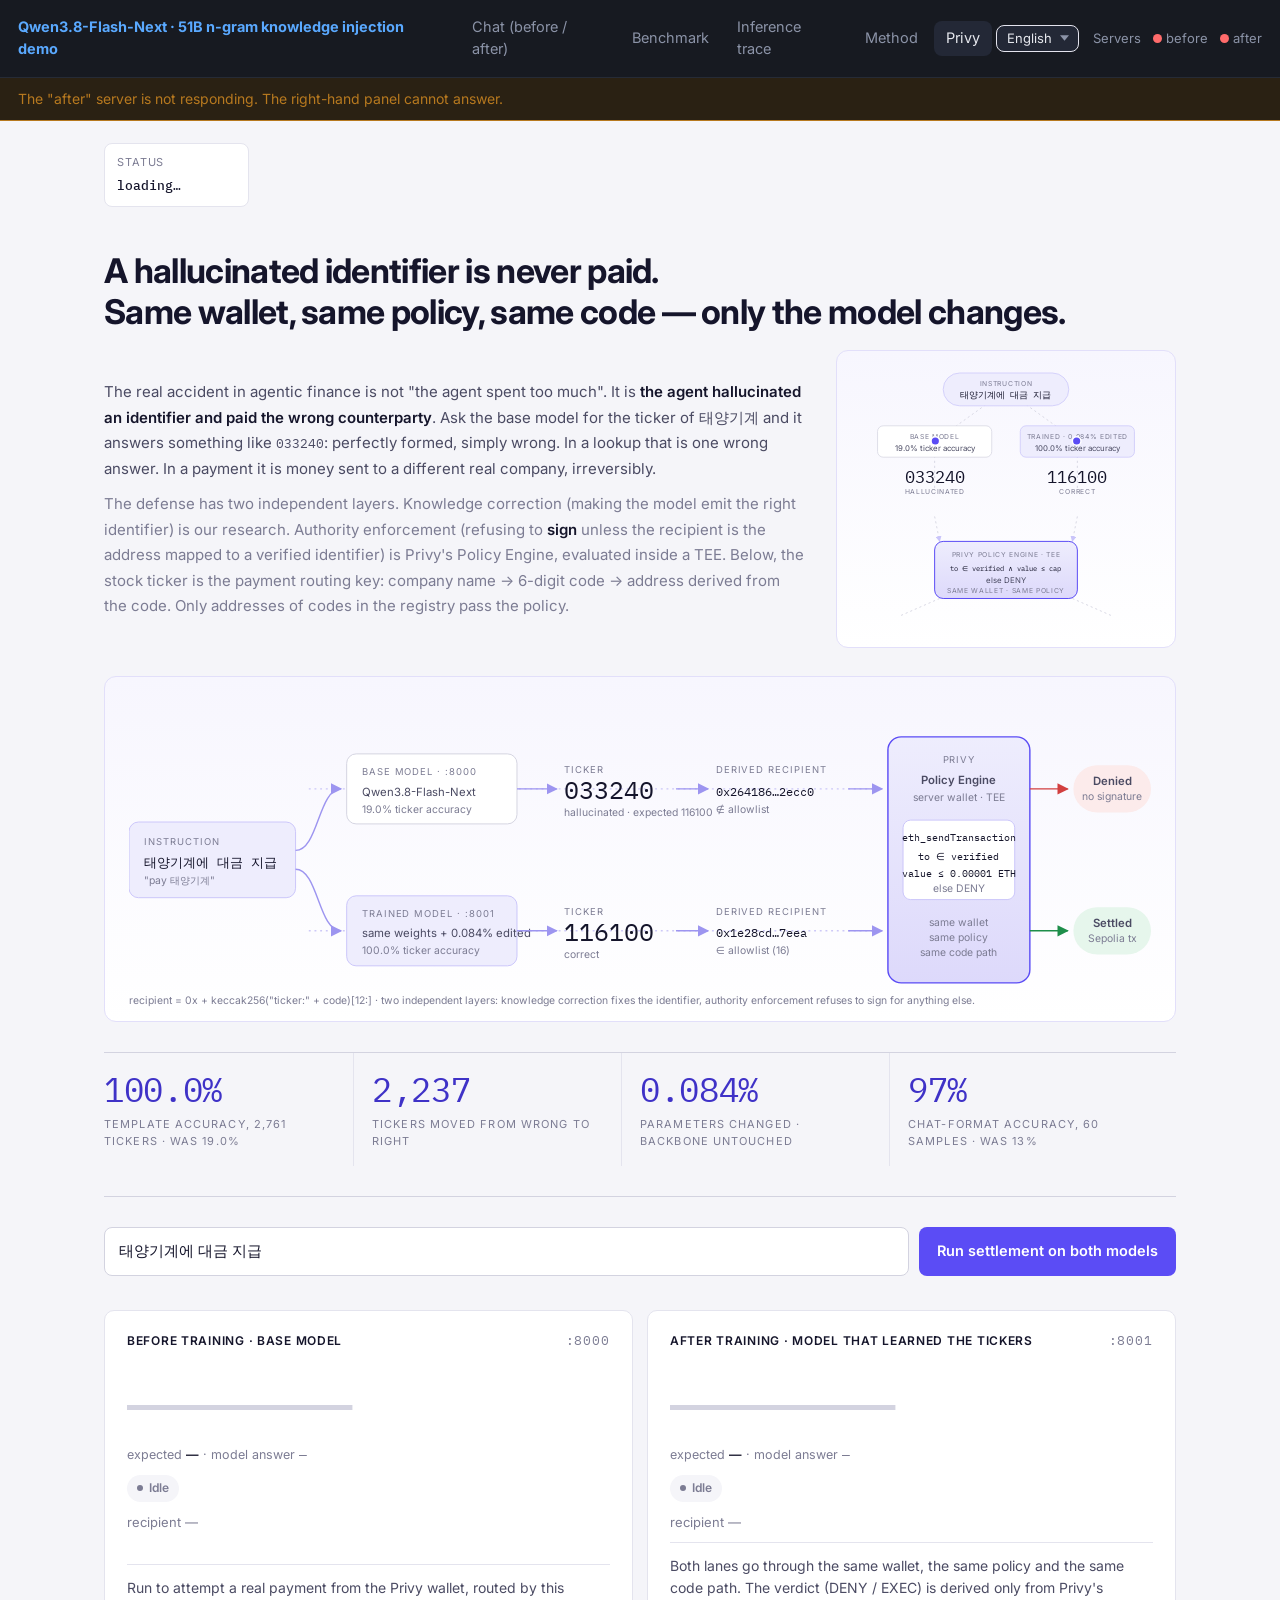
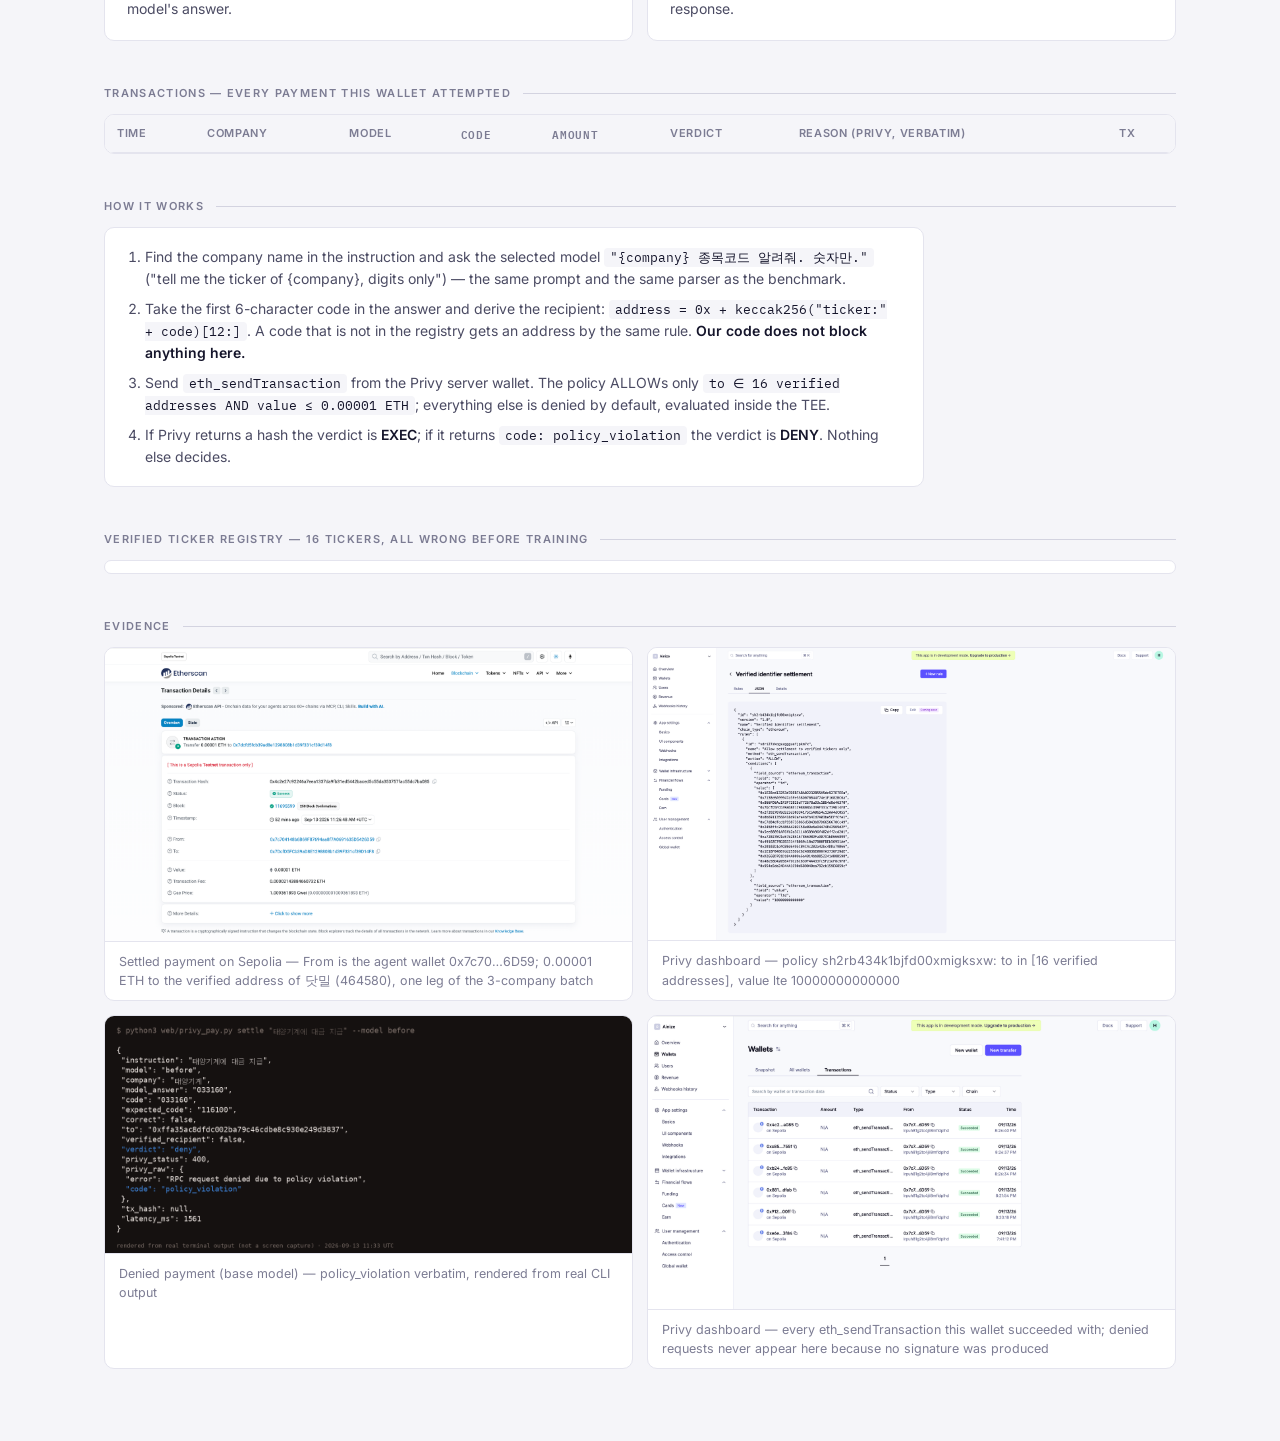
==== commit a8f32caa: "Hero: animation column 340px so its card matches the text height; body text 15.5px/1.7; columns vert" ====
--- a/web/privy.html
+++ b/web/privy.html
@@ -20,8 +20,9 @@
 .rail .live b::before,.rail .mock b::before{content:"";width:7px;height:7px;border-radius:50%;background:var(--accent)}
 .rail .mock{background:var(--warn-soft);border-color:transparent;color:var(--warn)}.rail .mock b{color:inherit}.rail .mock b::before{background:var(--warn)}
 /* hero */
-.hero-body{display:grid;grid-template-columns:1fr 400px;gap:28px;align-items:start}@media(max-width:900px){.hero-body{grid-template-columns:1fr}}
-.anim-card{background:linear-gradient(180deg,#F7F6FE 0%,#FFFFFF 100%);border:1px solid #E2DFFA;border-radius:12px;padding:14px}.anim-card svg{display:block;width:100%;height:auto}
+.hero-body{display:grid;grid-template-columns:1fr 340px;gap:32px;align-items:center;margin-top:6px}
+.hero-text p{font-size:15.5px;line-height:1.7;margin:0 0 14px}.hero-text p:last-child{margin-bottom:0}@media(max-width:900px){.hero-body{grid-template-columns:1fr}}
+.anim-card{background:linear-gradient(180deg,#F7F6FE 0%,#FFFFFF 100%);border:1px solid #E2DFFA;border-radius:12px;padding:12px}.anim-card svg{display:block;width:100%;height:auto}
 .diagram{margin:28px 0 6px;padding:22px 24px 10px;background:linear-gradient(180deg,#F7F6FE 0%,#FFFFFF 100%);border:1px solid #E2DFFA;border-radius:12px}
 .diagram svg{display:block;width:100%;height:auto}
 @media(max-width:700px){.diagram{display:none}}
--- a/web/style.css
+++ b/web/style.css
@@ -2,7 +2,11 @@
 *{box-sizing:border-box}body{margin:0;background:var(--bg);color:var(--fg);font:15px/1.55 -apple-system,"Pretendard","Noto Sans KR",system-ui,sans-serif}
 nav{display:flex;gap:4px;align-items:center;padding:10px 18px;border-bottom:1px solid var(--line);background:var(--panel);position:sticky;top:0;z-index:5}
 nav .brand{font-weight:700;margin-right:18px;color:var(--acc)}nav a{color:var(--mute);text-decoration:none;padding:6px 12px;border-radius:8px}nav a.on,nav a:hover{color:var(--fg);background:#22273200;background:#232836}
-nav .st{margin-left:auto;font-size:13px;color:var(--mute)}.dot{display:inline-block;width:9px;height:9px;border-radius:50%;background:var(--bad);margin:0 4px 0 12px;vertical-align:middle}.dot.on{background:var(--ok)}
+nav .st{margin-left:auto;display:flex;align-items:center;font-size:13px;color:var(--mute)}.dot{display:inline-block;width:9px;height:9px;border-radius:50%;background:var(--bad);margin:0 4px 0 12px;vertical-align:middle}.dot.on{background:var(--ok)}
+nav a[hidden]{display:none}
+.langsel{display:inline-flex;align-items:center;margin-right:14px}.langsel select{appearance:none;background:#232836 url("data:image/svg+xml,%3Csvg xmlns='http://www.w3.org/2000/svg' viewBox='0 0 10 6'%3E%3Cpath d='M0 0h10L5 6z' fill='%238b93a7'/%3E%3C/svg%3E") no-repeat right 9px center/9px 6px;color:var(--fg);border:1px solid var(--line);border-radius:8px;padding:5px 26px 5px 10px;font:inherit;font-size:13px;line-height:1.2;cursor:pointer}.langsel select:hover{border-color:var(--acc)}.langsel select:focus-visible{outline:2px solid var(--acc);outline-offset:1px}
+.vh{position:absolute;width:1px;height:1px;padding:0;margin:-1px;overflow:hidden;clip:rect(0 0 0 0);white-space:nowrap;border:0}
+@media(max-width:820px){nav{flex-wrap:wrap}nav .st{margin-left:0;width:100%;padding-top:6px}.langsel{margin-left:auto;order:2}}
 .banner{background:#2a2113;border-bottom:1px solid var(--warn);color:var(--warn);padding:10px 18px;font-size:14px}.banner .note{color:var(--mute)}.banner[hidden]{display:none}
 main{max-width:1280px;margin:0 auto;padding:20px 18px}h1{font-size:22px;margin:6px 0 14px}h2{font-size:17px;margin:26px 0 10px;color:var(--acc)}h3{font-size:15px;margin:16px 0 6px}
 .grid2{display:grid;grid-template-columns:1fr 1fr;gap:16px}@media(max-width:900px){.grid2{grid-template-columns:1fr}}
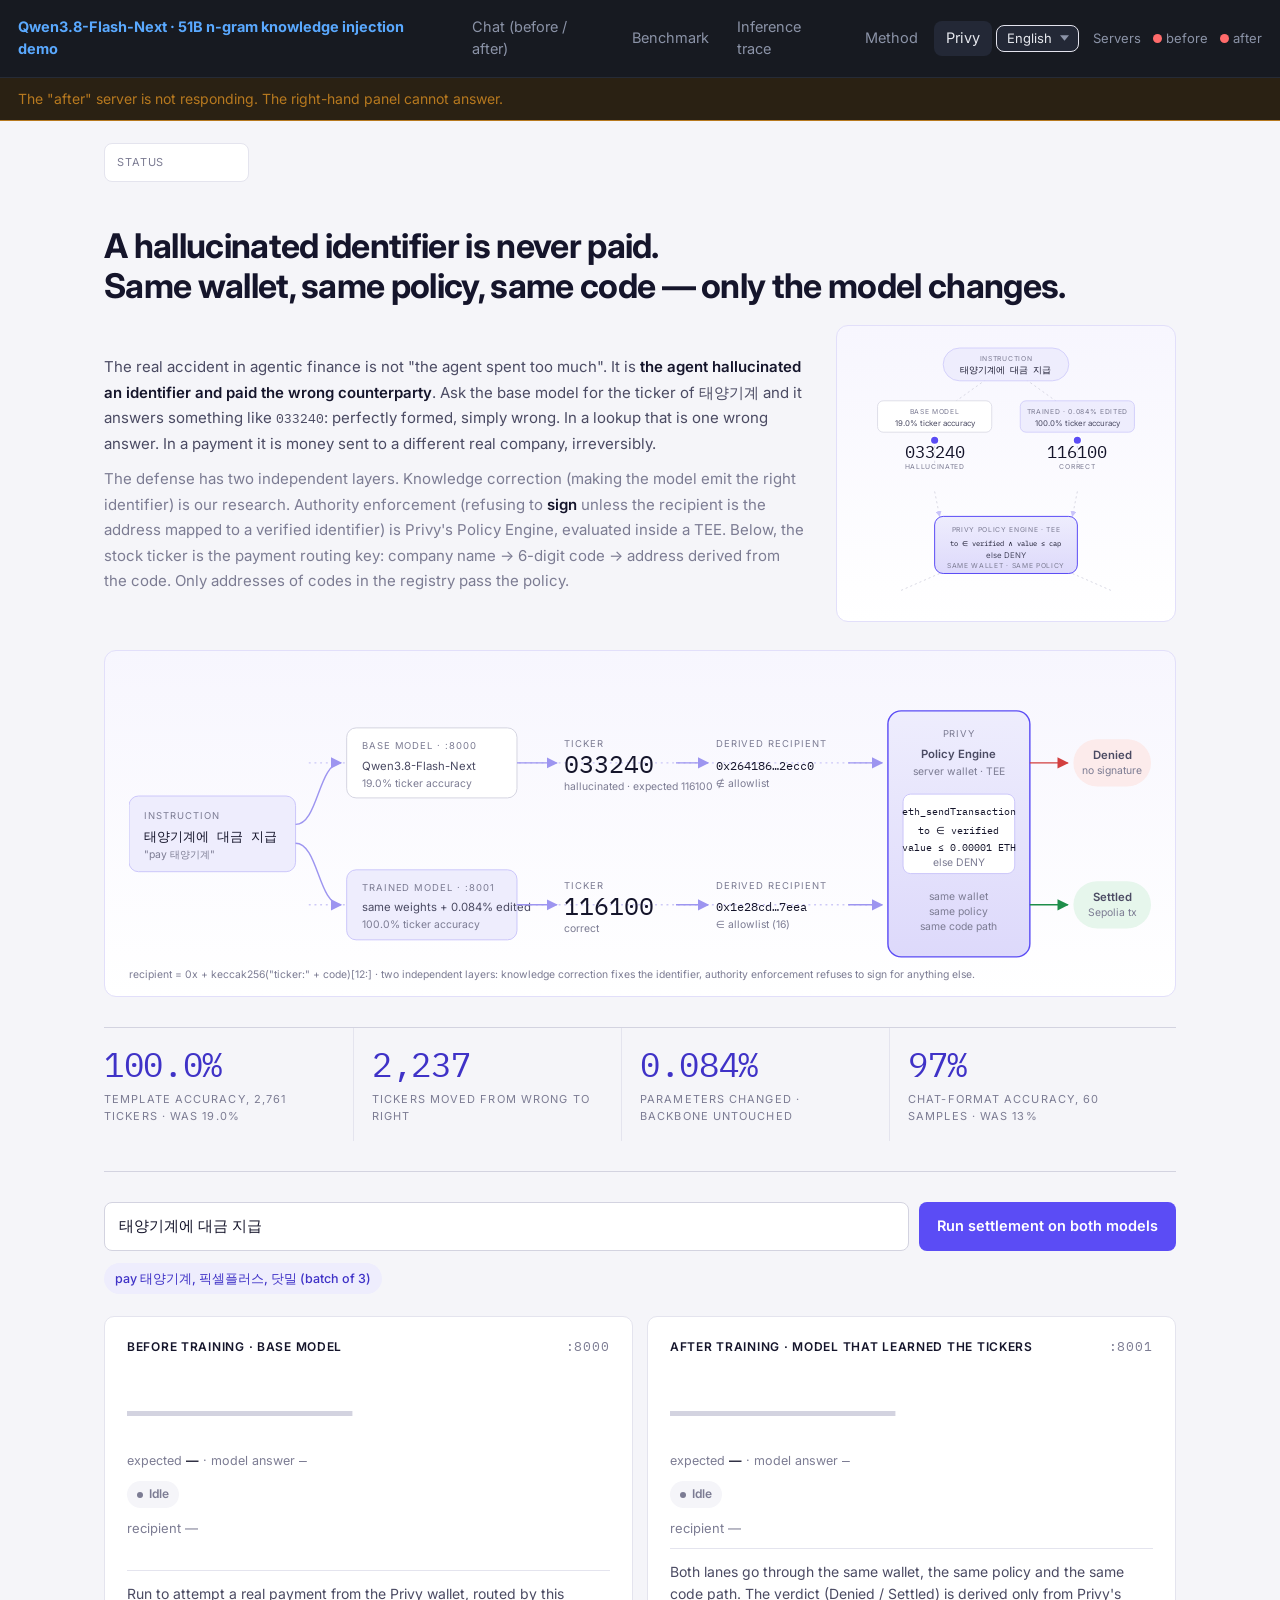
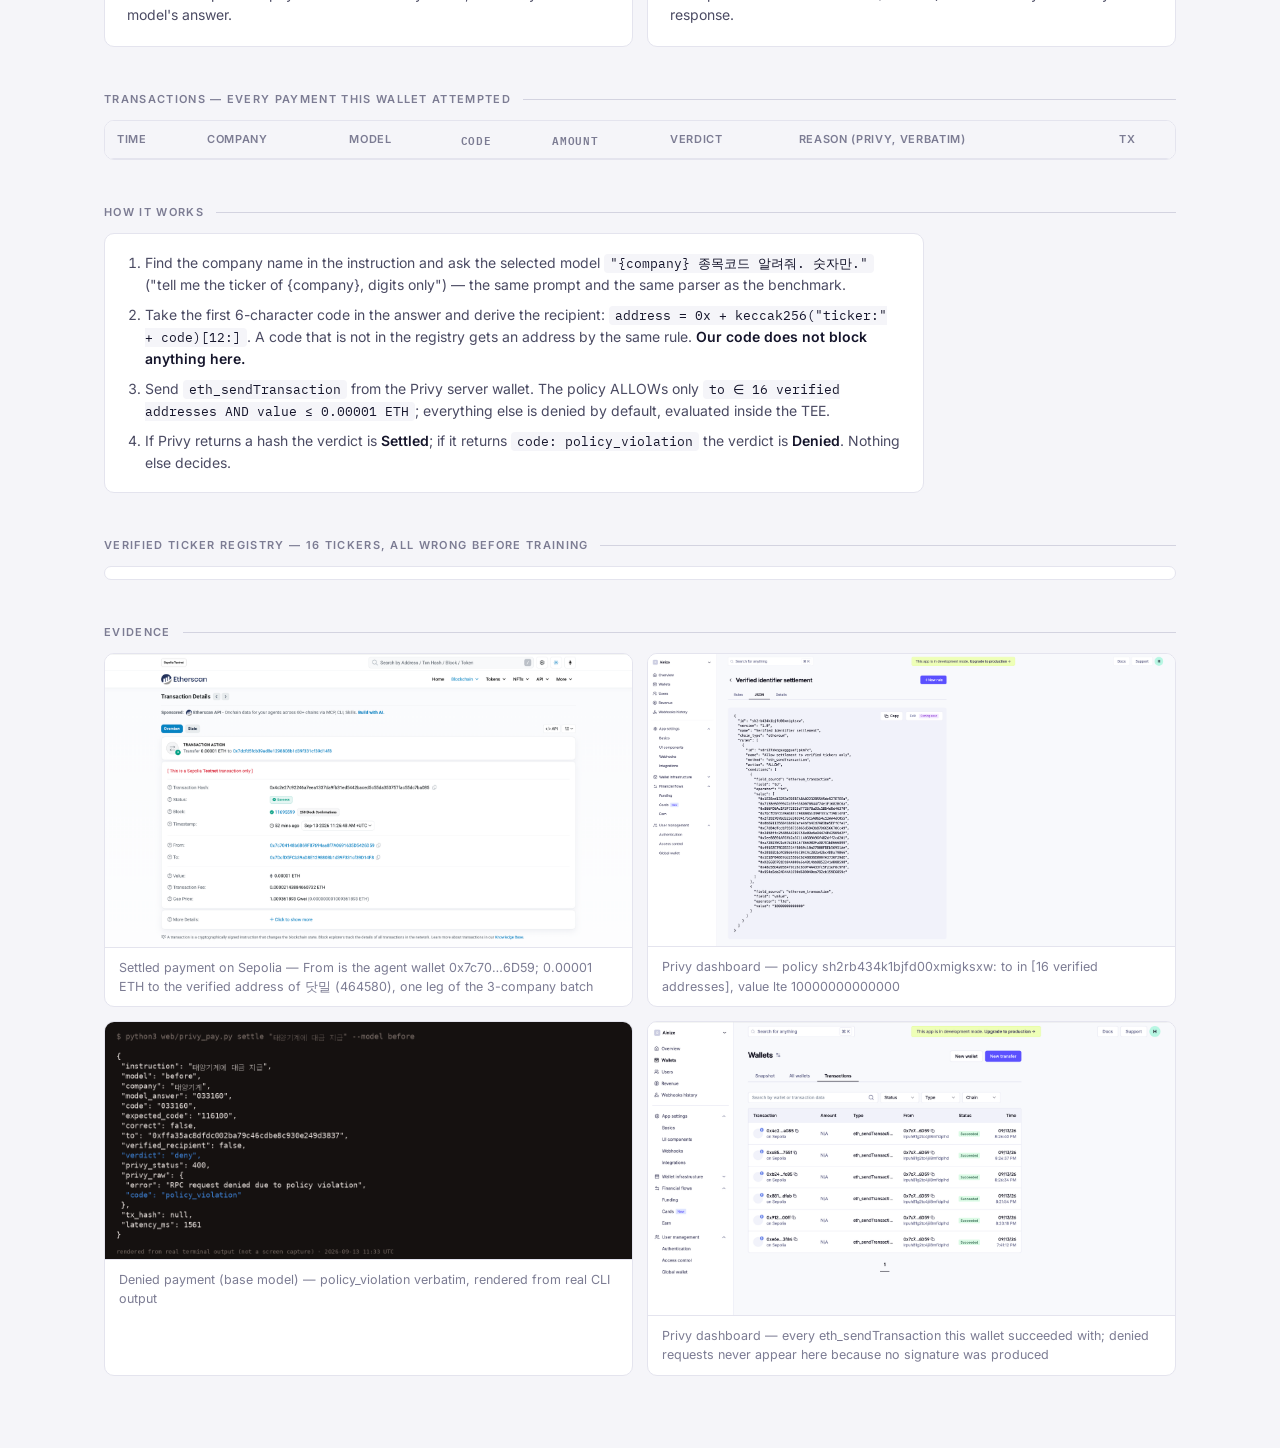
==== commit 8b1f872d: "Privy page follows the header language switch: ko/en dictionary for all body strings via window.I18N" ====
--- a/web/privy.html
+++ b/web/privy.html
@@ -87,14 +87,13 @@
 .shot img{display:block;width:100%}
 </style></head><body><script src="nav.js"></script>
 <main class="privy">
-<div class="rail" id="rail"><span>status<b>loading…</b></span></div>
+<div class="rail" id="rail"><span data-i18n="status"><b>…</b></span></div>
 
 <section class="hero">
-<h1>A hallucinated identifier is never paid.<br>Same wallet, same policy, same code — only the model changes.</h1>
-
-
-<div class="hero-body"><div class="hero-text"><p>The real accident in agentic finance is not "the agent spent too much". It is <b>the agent hallucinated an identifier and paid the wrong counterparty</b>. Ask the base model for the ticker of 태양기계 and it answers something like <span class="mono">033240</span>: perfectly formed, simply wrong. In a lookup that is one wrong answer. In a payment it is money sent to a different real company, irreversibly.</p>
-<p class="sub">The defense has two independent layers. Knowledge correction (making the model emit the right identifier) is our research. Authority enforcement (refusing to <b>sign</b> unless the recipient is the address mapped to a verified identifier) is Privy's Policy Engine, evaluated inside a TEE. Below, the stock ticker is the payment routing key: company name → 6-digit code → address derived from the code. Only addresses of codes in the registry pass the policy.</p>
+<h1 data-i18n="h1"></h1>
+<div class="hero-body"><div class="hero-text">
+<p data-i18n="p1"></p>
+<p class="sub" data-i18n="p2"></p>
 </div><aside class="hero-aside"><div class="anim-card"><svg class="flow-anim" viewBox="0 0 440 380" xmlns="http://www.w3.org/2000/svg" role="img" aria-label="Animated: one instruction, two models, one Privy policy">
 <defs><marker id="fa" viewBox="0 0 10 10" refX="9" refY="5" markerWidth="7" markerHeight="7" orient="auto"><path d="M0 0L10 5L0 10z" fill="#C9C4FA"/></marker>
 <linearGradient id="ftee" x1="0" y1="0" x2="0" y2="1"><stop offset="0" stop-color="#EEEDFD"/><stop offset="1" stop-color="#DDD9FB"/></linearGradient></defs>
@@ -211,95 +210,149 @@
 </svg>
 </figure>
 <div class="nums">
-  <div><div class="n">100.0%</div><div class="l"><a href="bench.html">template accuracy, 2,761 tickers · was 19.0%</a></div></div>
-  <div><div class="n">2,237</div><div class="l"><a href="bench.html">tickers moved from wrong to right</a></div></div>
-  <div><div class="n">0.084%</div><div class="l"><a href="method.html">parameters changed · backbone untouched</a></div></div>
-  <div><div class="n">97%</div><div class="l"><a href="bench.html">chat-format accuracy, 60 samples · was 13%</a></div></div>
+  <div><div class="n">100.0%</div><div class="l"><a href="bench.html" data-i18n="n1"></a></div></div>
+  <div><div class="n">2,237</div><div class="l"><a href="bench.html" data-i18n="n2"></a></div></div>
+  <div><div class="n">0.084%</div><div class="l"><a href="method.html" data-i18n="n3"></a></div></div>
+  <div><div class="n">97%</div><div class="l"><a href="bench.html" data-i18n="n4"></a></div></div>
 </div>
 </section>
 
-<div class="run"><input id="instr" value="태양기계에 대금 지급" spellcheck="false" title='Instruction in Korean: "pay 태양기계". The company name is the model input.'><button id="run">Run settlement on both models</button></div>
+<div class="run"><input id="instr" value="태양기계에 대금 지급" spellcheck="false"><button id="run" data-i18n="run"></button></div>
 <div class="chips" id="chips"></div>
 
 <div class="lanes">
-  <div class="lane" id="lane-before"><div class="hd"><b>Before training · base model</b><span class="mono">:8000</span></div><div class="code idle">——————</div><div class="exp">expected <b>—</b> · model answer <span class="mono">—</span></div><div><span class="pill idle">Idle</span></div><div class="to">recipient —</div><div class="note">Run to attempt a real payment from the Privy wallet, routed by this model's answer.</div></div>
-  <div class="lane" id="lane-after"><div class="hd"><b>After training · model that learned the tickers</b><span class="mono">:8001</span></div><div class="code idle">——————</div><div class="exp">expected <b>—</b> · model answer <span class="mono">—</span></div><div><span class="pill idle">Idle</span></div><div class="to">recipient —</div><div class="note">Both lanes go through the same wallet, the same policy and the same code path. The verdict (DENY / EXEC) is derived only from Privy's response.</div></div>
+  <div class="lane" id="lane-before"><div class="hd"><b data-i18n="laneBefore"></b><span class="mono">:8000</span></div><div class="code idle">——————</div><div class="exp"></div><div><span class="pill idle"></span></div><div class="to"></div><div class="note"></div></div>
+  <div class="lane" id="lane-after"><div class="hd"><b data-i18n="laneAfter"></b><span class="mono">:8001</span></div><div class="code idle">——————</div><div class="exp"></div><div><span class="pill idle"></span></div><div class="to"></div><div class="note"></div></div>
 </div>
 
-<h2>Transactions — every payment this wallet attempted</h2>
-<table class="ledger"><thead><tr><th>time</th><th>company</th><th>model</th><th class="mono">code</th><th class="mono">amount</th><th>verdict</th><th>reason (Privy, verbatim)</th><th>tx</th></tr></thead><tbody id="ledger"></tbody></table>
-
-<h2>How it works</h2>
-<div class="how"><ol>
-<li>Find the company name in the instruction and ask the selected model <span class="mono">"{company} 종목코드 알려줘. 숫자만."</span> ("tell me the ticker of {company}, digits only") — the same prompt and the same parser as the benchmark.</li>
-<li>Take the first 6-character code in the answer and derive the recipient: <span class="mono">address = 0x + keccak256("ticker:" + code)[12:]</span>. A code that is not in the registry gets an address by the same rule. <b>Our code does not block anything here.</b></li>
-<li>Send <span class="mono">eth_sendTransaction</span> from the Privy server wallet. The policy ALLOWs only <span class="mono">to ∈ 16 verified addresses AND value ≤ 0.00001 ETH</span>; everything else is denied by default, evaluated inside the TEE.</li>
-<li>If Privy returns a hash the verdict is <b>EXEC</b>; if it returns <span class="mono">code: policy_violation</span> the verdict is <b>DENY</b>. Nothing else decides.</li>
-</ol></div>
-
-<h2>Verified ticker registry — 16 tickers, all wrong before training</h2>
+<h2 data-i18n="hLedger"></h2>
+<table class="ledger"><thead><tr><th data-i18n="thTime"></th><th data-i18n="thCompany"></th><th data-i18n="thModel"></th><th class="mono" data-i18n="thCode"></th><th class="mono" data-i18n="thAmount"></th><th data-i18n="thVerdict"></th><th data-i18n="thReason"></th><th>tx</th></tr></thead><tbody id="ledger"></tbody></table>
+
+<h2 data-i18n="hHow"></h2>
+<div class="how"><ol><li data-i18n="how1"></li><li data-i18n="how2"></li><li data-i18n="how3"></li><li data-i18n="how4"></li></ol></div>
+
+<h2 data-i18n="hReg"></h2>
 <div class="reg" id="reg"></div>
 
-<h2>Evidence</h2>
+<h2 data-i18n="hEvidence"></h2>
 <div class="shots">
-  <figure class="shot"><div class="shot-empty" data-img="img/etherscan-tx.png">img/etherscan-tx.png</div><figcaption>Settled payment on Sepolia — From is the agent wallet 0x7c70…6D59; 0.00001 ETH to the verified address of 닷밀 (464580), one leg of the 3-company batch</figcaption></figure>
-  <figure class="shot"><div class="shot-empty" data-img="img/privy-policy.png">img/privy-policy.png</div><figcaption>Privy dashboard — policy sh2rb434k1bjfd00xmigksxw: to in [16 verified addresses], value lte 10000000000000</figcaption></figure>
-  <figure class="shot"><div class="shot-empty" data-img="img/deny-response.png">img/deny-response.png</div><figcaption>Denied payment (base model) — policy_violation verbatim, rendered from real CLI output</figcaption></figure>
-  <figure class="shot"><div class="shot-empty" data-img="img/privy-transactions.png">img/privy-transactions.png</div><figcaption>Privy dashboard — every eth_sendTransaction this wallet succeeded with; denied requests never appear here because no signature was produced</figcaption></figure>
+  <figure class="shot"><div class="shot-empty" data-img="img/etherscan-tx.png">img/etherscan-tx.png</div><figcaption data-i18n="cap1"></figcaption></figure>
+  <figure class="shot"><div class="shot-empty" data-img="img/privy-policy.png">img/privy-policy.png</div><figcaption data-i18n="cap2"></figcaption></figure>
+  <figure class="shot"><div class="shot-empty" data-img="img/deny-response.png">img/deny-response.png</div><figcaption data-i18n="cap3"></figcaption></figure>
+  <figure class="shot"><div class="shot-empty" data-img="img/privy-transactions.png">img/privy-transactions.png</div><figcaption data-i18n="cap4"></figcaption></figure>
 </div>
 </main>
 <script>
+/* Body strings in both languages. The header (nav.js) owns the language: read window.I18N.lang, listen to 'langchange'. */
+const T={
+en:{
+ status:'status',h1:'A hallucinated identifier is never paid.<br>Same wallet, same policy, same code — only the model changes.',
+ p1:'The real accident in agentic finance is not "the agent spent too much". It is <b>the agent hallucinated an identifier and paid the wrong counterparty</b>. Ask the base model for the ticker of 태양기계 and it answers something like <span class="mono">033240</span>: perfectly formed, simply wrong. In a lookup that is one wrong answer. In a payment it is money sent to a different real company, irreversibly.',
+ p2:'The defense has two independent layers. Knowledge correction (making the model emit the right identifier) is our research. Authority enforcement (refusing to <b>sign</b> unless the recipient is the address mapped to a verified identifier) is Privy\'s Policy Engine, evaluated inside a TEE. Below, the stock ticker is the payment routing key: company name → 6-digit code → address derived from the code. Only addresses of codes in the registry pass the policy.',
+ n1:'template accuracy, 2,761 tickers · was 19.0%',n2:'tickers moved from wrong to right',n3:'parameters changed · backbone untouched',n4:'chat-format accuracy, 60 samples · was 13%',
+ run:'Run settlement on both models',pay:'pay ',batch:' (batch of 3)',
+ laneBefore:'Before training · base model',laneAfter:'After training · model that learned the tickers',
+ expected:'expected',answer:'model answer',recipient:'recipient',verified:'verified recipient (in registry)',unverified:'unverified — derived from a code that is not in the registry',
+ idleBefore:'Run to attempt a real payment from the Privy wallet, routed by this model\'s answer.',idleAfter:'Both lanes go through the same wallet, the same policy and the same code path. The verdict (Denied / Settled) is derived only from Privy\'s response.',
+ running:'Running… model query → Privy signing request → response',raw:'request · response, verbatim',
+ pill:{deny:'Denied · signature refused',exec:'Settled · on-chain',error:'Error',idle:'Idle'},st:{deny:'Denied',exec:'Settled',error:'Error'},
+ noteDeny:(r)=>`The model answered ${r.code} for ${r.company}${r.correct?'':` (expected ${r.expected_code})`}. The address derived from that code is not in the verified list, so Privy's policy engine refused to sign. Nothing reached the chain.`,
+ noteExec:(r)=>`${r.company} → ${r.code}${r.correct?' (correct)':' (wrong, but the code of another registered company)'} → verified recipient. Privy signed and broadcast; settled on Sepolia.`,
+ batchNote:(n,sm)=>`Batch of ${n}: settled ${sm.exec||0} · denied ${sm.deny||0} · error ${sm.error||0}. `,batchTail:' — only the hallucinated legs were refused; the rest settled.',
+ hLedger:'Transactions — every payment this wallet attempted',thTime:'time',thCompany:'company',thModel:'model',thCode:'code',thAmount:'amount',thVerdict:'verdict',thReason:'reason (Privy, verbatim)',modelBefore:'before',modelAfter:'after',
+ hHow:'How it works',
+ how1:'Find the company name in the instruction and ask the selected model <span class="mono">"{company} 종목코드 알려줘. 숫자만."</span> ("tell me the ticker of {company}, digits only") — the same prompt and the same parser as the benchmark.',
+ how2:'Take the first 6-character code in the answer and derive the recipient: <span class="mono">address = 0x + keccak256("ticker:" + code)[12:]</span>. A code that is not in the registry gets an address by the same rule. <b>Our code does not block anything here.</b>',
+ how3:'Send <span class="mono">eth_sendTransaction</span> from the Privy server wallet. The policy ALLOWs only <span class="mono">to ∈ 16 verified addresses AND value ≤ 0.00001 ETH</span>; everything else is denied by default, evaluated inside the TEE.',
+ how4:'If Privy returns a hash the verdict is <b>Settled</b>; if it returns <span class="mono">code: policy_violation</span> the verdict is <b>Denied</b>. Nothing else decides.',
+ hReg:'Verified ticker registry — 16 tickers, all wrong before training',base:'base: ',baseTitle:'what the base model generated',
+ hEvidence:'Evidence',
+ cap1:'Settled payment on Sepolia — From is the agent wallet 0x7c70…6D59; 0.00001 ETH to the verified address of 닷밀 (464580), one leg of the 3-company batch',
+ cap2:'Privy dashboard — policy sh2rb434k1bjfd00xmigksxw: to in [16 verified addresses], value lte 10000000000000',
+ cap3:'Denied payment (base model) — policy_violation verbatim, rendered from real CLI output',
+ cap4:'Privy dashboard — every eth_sendTransaction this wallet succeeded with; denied requests never appear here because no signature was produced',
+ railMode:'mode',live:'Live',mock:'Mock',railWallet:'agent wallet',railPolicy:'policy',railBalance:'balance',railChain:'chain',railCap:'per-settlement cap',railReg:'verified recipients',
+},
+ko:{
+ status:'상태',h1:'환각한 식별자는 지급되지 않는다.<br>같은 지갑, 같은 정책, 같은 코드 — 모델만 바꾼다.',
+ p1:'에이전틱 금융의 실제 사고는 "에이전트가 돈을 너무 많이 썼다"가 아니라 <b>에이전트가 식별자를 환각해 엉뚱한 상대에게 지급했다</b>입니다. 원본 모델에 태양기계의 종목코드를 물으면 <span class="mono">033240</span>처럼 형식은 완벽하고 값만 틀린 코드를 답합니다. 조회라면 오답 한 건이지만, 결제에서는 실재하는 다른 회사로 돈이 나가고 되돌릴 수 없습니다.',
+ p2:'방어는 두 겹이고 서로 독립입니다. 지식 교정(모델이 올바른 식별자를 내게 하는 것)은 우리 연구가, 권한 강제(검증된 식별자에 매핑된 주소가 아니면 <b>서명 자체를 거부</b>하는 것)는 Privy 정책 엔진이 TEE 안에서 합니다. 아래에서 종목코드가 결제 라우팅 키입니다: 회사명 → 6자리 코드 → 코드에서 파생된 주소. 레지스트리에 있는 코드의 주소만 정책을 통과합니다.',
+ n1:'템플릿 정확도, 2,761 종목 · 학습 전 19.0%',n2:'실패 → 성공 전이 종목',n3:'바뀐 파라미터 · 백본 불변',n4:'채팅 형식 정확도, 60 표본 · 학습 전 13%',
+ run:'양쪽 모델로 지급 실행',pay:'',batch:' (3건 일괄)',
+ laneBefore:'학습 전 · 원본 모델',laneAfter:'학습 후 · 종목코드를 학습한 모델',
+ expected:'정답',answer:'모델 답',recipient:'수취 주소',verified:'검증된 수취인 (레지스트리 안)',unverified:'미검증 — 레지스트리에 없는 코드에서 파생',
+ idleBefore:'실행하면 이 모델의 답으로 라우팅된 지급을 Privy 지갑에서 실제로 시도합니다.',idleAfter:'두 레인은 같은 지갑·같은 정책·같은 코드 경로를 지나며, 판정(거부 / 체결)은 Privy 응답에서만 파생됩니다.',
+ running:'실행 중… 모델 질의 → Privy 서명 요청 → 응답',raw:'요청·응답 원문',
+ pill:{deny:'거부 · 서명 거절',exec:'체결 · 온체인',error:'오류',idle:'대기'},st:{deny:'거부',exec:'체결',error:'오류'},
+ noteDeny:(r)=>`모델이 ${r.company}의 코드를 ${r.code}로 답했습니다${r.correct?'':` (정답 ${r.expected_code})`}. 그 코드에서 파생된 주소는 검증 목록에 없어 Privy 정책 엔진이 서명을 거부했습니다. 체인에 아무것도 나가지 않았습니다.`,
+ noteExec:(r)=>`${r.company} → ${r.code}${r.correct?' (정답)':' (오답이지만 레지스트리의 다른 회사 코드)'} → 검증된 수취인. Privy가 서명·전송했고 Sepolia에 체결됐습니다.`,
+ batchNote:(n,sm)=>`${n}건 일괄: 체결 ${sm.exec||0} · 거부 ${sm.deny||0} · 오류 ${sm.error||0}. `,batchTail:' — 환각한 건만 서명이 거부되고 나머지는 정산됐습니다.',
+ hLedger:'거래 — 이 지갑이 시도한 모든 지급',thTime:'시각',thCompany:'회사',thModel:'모델',thCode:'코드',thAmount:'금액',thVerdict:'판정',thReason:'사유 (Privy 원문)',modelBefore:'학습 전',modelAfter:'학습 후',
+ hHow:'어떻게 동작하나',
+ how1:'지시문에서 회사명을 찾고, 선택한 모델에 <span class="mono">"{회사명} 종목코드 알려줘. 숫자만."</span>을 묻습니다 — 벤치마크와 같은 프롬프트, 같은 파서입니다.',
+ how2:'답의 첫 6자리 코드로 수취 주소를 정합니다: <span class="mono">address = 0x + keccak256("ticker:" + code)[12:]</span>. 레지스트리에 없는 코드도 같은 규칙으로 주소를 만듭니다. <b>우리 코드는 여기서 아무것도 막지 않습니다.</b>',
+ how3:'Privy 서버 지갑으로 <span class="mono">eth_sendTransaction</span>을 보냅니다. 정책은 <span class="mono">to ∈ 검증 주소 16개 AND value ≤ 0.00001 ETH</span>만 ALLOW, 그 외 전부 DENY이며 TEE 안에서 평가됩니다.',
+ how4:'Privy가 hash를 돌려주면 <b>체결</b>, <span class="mono">code: policy_violation</span>이면 <b>거부</b>. 판정은 그 외 어디서도 정하지 않습니다.',
+ hReg:'검증된 티커 레지스트리 — 16개, 모두 학습 전에 틀렸던 종목',base:'전: ',baseTitle:'학습 전 모델의 생성',
+ hEvidence:'증거',
+ cap1:'Sepolia 체결 — From이 에이전트 지갑 0x7c70…6D59, 닷밀(464580)의 검증 주소로 0.00001 ETH. 3건 일괄의 한 건',
+ cap2:'Privy 대시보드 — 정책 sh2rb434k1bjfd00xmigksxw: to in [검증 주소 16개], value lte 10000000000000',
+ cap3:'거부된 지급 (원본 모델) — policy_violation 원문, 실제 CLI 출력을 렌더한 이미지',
+ cap4:'Privy 대시보드 — 이 지갑이 성공한 모든 eth_sendTransaction. 거부된 요청은 서명이 만들어지지 않아 여기 나타나지 않습니다',
+ railMode:'모드',live:'Live',mock:'Mock',railWallet:'에이전트 지갑',railPolicy:'정책',railBalance:'잔액',railChain:'체인',railCap:'건당 상한',railReg:'검증 수취인',
+}};
+const L=()=>(window.I18N&&T[window.I18N.lang])?window.I18N.lang:'en';const tr=()=>T[L()];
 const $=s=>document.querySelector(s);const esc=s=>String(s??'').replace(/[&<>]/g,c=>({'&':'&amp;','<':'&lt;','>':'&gt;'}[c]));
 const short=a=>a?a.slice(0,6)+'…'+a.slice(-4):'—';const eth=w=>(Number(w)/1e18).toLocaleString(undefined,{maximumFractionDigits:8})+' ETH';
-let ST=null,REG=[];
+let ST=null,REG=[],LAST={};
 /* ───── hook 1: lane ───── */
-function render({side,code,state,note,raw,expected,answer,to,verified,hash,explorer,latency}){
-  const L=$('#lane-'+side);const st=state||'idle';
-  L.querySelector('.code').className='code '+st;L.querySelector('.code').textContent=code||'——————';
-  L.querySelector('.exp').innerHTML=`expected <b>${esc(expected||'—')}</b> · model answer <span class="mono">${esc(answer??'—')}</span>${latency?` · <span class="mono">${latency} ms</span>`:''}`;
-  const label={deny:'Denied · signature refused',exec:'Settled · on-chain',error:'Error',idle:'Idle'}[st];
-  L.querySelector('.pill').outerHTML=`<span class="pill ${st}">${label}</span>`;
-  L.querySelector('.to').innerHTML=to?`recipient <b class="mono">${esc(to)}</b> · ${verified?'verified recipient (in registry)':'<span style="color:var(--deny)">unverified — derived from a code that is not in the registry</span>'}${hash?` · <a class="mono" style="color:var(--ink)" target="_blank" href="${explorer||'#'}">${short(hash)}</a>`:''}`:'recipient —';
-  L.querySelector('.note').innerHTML=esc(note||'')+(raw?`<details><summary>request · response, verbatim</summary><pre class="raw">${esc(JSON.stringify(raw,null,1))}</pre></details>`:'');
+function render(o){const {side,code,state,note,raw,expected,answer,to,verified,hash,explorer,latency}=o;LAST[side]=o;const t=tr();
+  const Lx=$('#lane-'+side);const st=state||'idle';
+  Lx.querySelector('.code').className='code '+st;Lx.querySelector('.code').textContent=code||'——————';
+  Lx.querySelector('.exp').innerHTML=`${t.expected} <b>${esc(expected||'—')}</b> · ${t.answer} <span class="mono">${esc(answer??'—')}</span>${latency?` · <span class="mono">${latency} ms</span>`:''}`;
+  Lx.querySelector('.pill').outerHTML=`<span class="pill ${st}">${t.pill[st]}</span>`;
+  Lx.querySelector('.to').innerHTML=to?`${t.recipient} <b class="mono">${esc(to)}</b> · ${verified?t.verified:'<span style="color:var(--deny)">'+t.unverified+'</span>'}${hash?` · <a class="mono" style="color:var(--ink)" target="_blank" href="${explorer||'#'}">${short(hash)}</a>`:''}`:`${t.recipient} —`;
+  Lx.querySelector('.note').innerHTML=(typeof note==='function'?note(t):esc(note||''))+(raw?`<details><summary>${t.raw}</summary><pre class="raw">${esc(JSON.stringify(raw,null,1))}</pre></details>`:'');
 }
 /* ───── hook 2: ledger row ───── */
-function appendRow({time,name,model,code,amount,state,reason,hash,explorer}){
-  const tr=document.createElement('tr');
-  tr.innerHTML=`<td class="mono">${esc(time)}</td><td>${esc(name)}</td><td>${model==='before'?'before':'after'}</td><td class="mono">${esc(code||'—')}</td><td class="mono">${amount!=null?eth(amount):'—'}</td><td><span class="st-${state}">${{deny:'Denied',exec:'Settled',error:'Error'}[state]||state}</span></td><td class="reason mono">${esc(reason||'')}</td><td class="mono">${hash?`<a target="_blank" href="${explorer||'#'}">${short(hash)}</a>`:'—'}</td>`;
-  $('#ledger').prepend(tr);
+function appendRow({time,name,model,code,amount,state,reason,hash,explorer}){const t=tr();
+  const trw=document.createElement('tr');
+  trw.innerHTML=`<td class="mono">${esc(time)}</td><td>${esc(name)}</td><td>${model==='before'?t.modelBefore:t.modelAfter}</td><td class="mono">${esc(code||'—')}</td><td class="mono">${amount!=null?eth(amount):'—'}</td><td><span class="st-${state}">${t.st[state]||state}</span></td><td class="reason mono">${esc(reason||'')}</td><td class="mono">${hash?`<a target="_blank" href="${explorer||'#'}">${short(hash)}</a>`:'—'}</td>`;
+  $('#ledger').prepend(trw);
 }
 /* ───── wiring ───── */
-function noteFor(r){
-  if(r.verdict==='deny')return `The model answered ${r.code} for ${r.company}${r.correct?'':` (expected ${r.expected_code})`}. The address derived from that code is not in the verified list, so Privy's policy engine refused to sign. Nothing reached the chain.`;
-  if(r.verdict==='exec')return `${r.company} → ${r.code}${r.correct?' (correct)':' (wrong, but the code of another registered company)'} → verified recipient. Privy signed and broadcast; settled on Sepolia.`;
-  return (r.privy_raw&&r.privy_raw.error)||'error';
-}
+function noteFor(r){return (t)=>{if(r.verdict==='deny')return esc(t.noteDeny(r));if(r.verdict==='exec')return esc(t.noteExec(r));return esc((r.privy_raw&&r.privy_raw.error)||t.pill.error);};}
 function rowFor(r){return {time:new Date((r.t||Date.now()/1000)*1000).toLocaleTimeString('en-GB',{hour12:false}),name:r.company,model:r.model,code:r.code,amount:r.amount_wei,state:r.verdict,reason:r.privy_raw?(r.privy_raw.code||r.privy_raw.error||''):'',hash:r.tx_hash,explorer:r.explorer};}
 async function settle(model,instruction,batch){const res=await fetch(batch?'/settle/batch':'/settle',{method:'POST',headers:{'Content-Type':'application/json'},body:JSON.stringify({instruction,model})});const r=await res.json();if(!res.ok)throw new Error(r.error||res.status);return r;}
-/* Several companies in one instruction → batch settlement: a hallucinated leg is denied on its own, the others settle (partial-failure isolation). */
+/* Several companies in one instruction → batch: a hallucinated leg is denied alone, the others settle. */
 function renderBatch(model,b){const legs=b.legs||[];const sm=b.summary||{};const st=sm.deny>0?'deny':(sm.exec>0?'exec':'error');
   render({side:model,code:`${sm.exec||0}/${legs.length}`,state:st,expected:legs.map(l=>l.expected_code).join(' '),answer:legs.map(l=>l.model_answer).join(' / '),
-    note:`Batch of ${legs.length}: settled ${sm.exec||0} · denied ${sm.deny||0} · error ${sm.error||0}. `+legs.map(l=>`${l.company} ${l.code||'—'} → ${l.verdict.toUpperCase()}`).join(' · ')+(sm.deny>0?' — only the hallucinated legs were refused; the rest settled.':''),
+    note:(t)=>esc(t.batchNote(legs.length,sm)+legs.map(l=>`${l.company} ${l.code||'—'} → ${t.st[l.verdict]||l.verdict}`).join(' · ')+(sm.deny>0?t.batchTail:'')),
     raw:legs.map(l=>({company:l.company,code:l.code,verdict:l.verdict,request:l.privy_request||null,response:l.privy_raw,tx_hash:l.tx_hash})),
     to:legs.map(l=>short(l.to)).join(' · '),verified:legs.every(l=>l.verified_recipient)});
-  const el=$('#lane-'+model+' .code');el.style.fontSize='40px';el.title='settled / total';for(const l of legs)if(l.company)appendRow(rowFor(l));}
+  const el=$('#lane-'+model+' .code');el.style.fontSize='40px';for(const l of legs)if(l.company)appendRow(rowFor(l));}
 async function run(){const instruction=$('#instr').value.trim();if(!instruction)return;$('#run').disabled=true;
   const batch=REG.filter(r=>instruction.includes(r.name)).length>1;
-  for(const s of['before','after']){render({side:s,code:null,state:'idle',note:'Running… model query → Privy signing request → response',expected:'—',answer:'…'});$('#lane-'+s+' .code').style.fontSize='';}
+  for(const s of['before','after']){render({side:s,code:null,state:'idle',note:(t)=>t.running,expected:'—',answer:'…'});$('#lane-'+s+' .code').style.fontSize='';}
   const results=await Promise.all(['before','after'].map(async model=>{try{return await settle(model,instruction,batch);}catch(e){return {model,verdict:'error',privy_raw:{error:String(e)},company:'',code:null,amount_wei:null};}}));
   for(const r of results){if(batch&&r.legs){renderBatch(r.model,r);continue;}
     render({side:r.model,code:r.code,state:r.verdict,note:noteFor(r),raw:{request:r.privy_request||null,response:r.privy_raw,model_answer:r.model_answer,prompt:r.prompt},expected:r.expected_code,answer:r.model_answer,to:r.to,verified:r.verified_recipient,hash:r.tx_hash,explorer:r.explorer,latency:r.latency_ms});
     if(r.company)appendRow(rowFor(r));}
   $('#run').disabled=false;loadStatus();}
 $('#run').onclick=run;$('#instr').addEventListener('keydown',e=>{if(e.isComposing||e.keyCode===229)return;if(e.key==='Enter'){e.preventDefault();run();}});
-async function loadStatus(){try{ST=await (await fetch('/api/privy/status')).json();}catch(e){return;}
-  const live=ST.mode==='privy';
-  $('#rail').innerHTML=[`<span class="${live?'live':'mock'}">mode<b>${live?'Live':'Mock'}</b></span>`,`<span>agent wallet<b title="${ST.wallet_address}">${short(ST.wallet_address)}</b></span>`,`<span>policy<b title="${ST.policy_id}">${(ST.policy_id||"").slice(0,8)}…${(ST.policy_id||"").slice(-4)}</b></span>`,`<span>balance<b>${ST.balance_eth!=null?ST.balance_eth.toFixed(6)+' ETH':'—'}</b></span>`,`<span>chain<b>${ST.caip2}</b></span>`,`<span>per-settlement cap<b>${eth(ST.amount_wei)}</b></span>`,`<span>verified recipients<b>${ST.registry_size}</b></span>`].join('');
-  if(!$('#ledger').children.length)for(const r of (ST.ledger||[]))if(r.company)appendRow(rowFor(r));}
-async function loadRegistry(){const {registry}=await (await fetch('/api/privy/registry')).json();REG=registry;
-  $('#reg').innerHTML=registry.map(r=>`<div><span class="nm">${esc(r.name)}</span><span class="cd mono">${r.code}</span><span class="ad mono">${r.address}</span>${r.before_generation?`<span class="bg mono" title="what the base model generated">base: ${esc(r.before_generation)}</span>`:''}</div>`).join('');
-  const chips=$('#chips');['태양기계','엑시온그룹','성원에너텍','닷밀','KR모터스','픽셀플러스'].filter(n=>registry.some(r=>r.name===n)).forEach(n=>{const b=document.createElement('button');b.textContent='pay '+n;b.onclick=()=>{$('#instr').value=n+'에 대금 지급';run();};chips.appendChild(b);});
-  const multi=document.createElement('button');multi.textContent='pay 태양기계, 픽셀플러스, 닷밀 (batch of 3)';multi.onclick=()=>{$('#instr').value='태양기계, 픽셀플러스, 닷밀에 대금 지급';run();};chips.appendChild(multi);}
+function renderRail(){if(!ST)return;const t=tr();const live=ST.mode==='privy';
+  $('#rail').innerHTML=[`<span class="${live?'live':'mock'}">${t.railMode}<b>${live?t.live:t.mock}</b></span>`,`<span>${t.railWallet}<b title="${ST.wallet_address}">${short(ST.wallet_address)}</b></span>`,`<span>${t.railPolicy}<b title="${ST.policy_id}">${(ST.policy_id||"").slice(0,8)}…${(ST.policy_id||"").slice(-4)}</b></span>`,`<span>${t.railBalance}<b>${ST.balance_eth!=null?ST.balance_eth.toFixed(6)+' ETH':'—'}</b></span>`,`<span>${t.railChain}<b>${ST.caip2}</b></span>`,`<span>${t.railCap}<b>${eth(ST.amount_wei)}</b></span>`,`<span>${t.railReg}<b>${ST.registry_size}</b></span>`].join('');}
+function renderLedger(){$('#ledger').innerHTML='';for(const r of ((ST&&ST.ledger)||[]))if(r.company)appendRow(rowFor(r));}
+async function loadStatus(){try{ST=await (await fetch('/api/privy/status')).json();}catch(e){return;}renderRail();renderLedger();}
+function renderRegistry(){const t=tr();
+  $('#reg').innerHTML=REG.map(r=>`<div><span class="nm">${esc(r.name)}</span><span class="cd mono">${r.code}</span><span class="ad mono">${r.address}</span>${r.before_generation?`<span class="bg mono" title="${t.baseTitle}">${t.base}${esc(r.before_generation)}</span>`:''}</div>`).join('');
+  const chips=$('#chips');chips.innerHTML='';['태양기계','엑시온그룹','성원에너텍','닷밀','KR모터스','픽셀플러스'].filter(n=>REG.some(r=>r.name===n)).forEach(n=>{const b=document.createElement('button');b.textContent=L()==='ko'?n+'에 대금 지급':t.pay+n;b.onclick=()=>{$('#instr').value=n+'에 대금 지급';run();};chips.appendChild(b);});
+  const multi=document.createElement('button');multi.textContent=(L()==='ko'?'태양기계, 픽셀플러스, 닷밀에 대금 지급':t.pay+'태양기계, 픽셀플러스, 닷밀')+t.batch;multi.onclick=()=>{$('#instr').value='태양기계, 픽셀플러스, 닷밀에 대금 지급';run();};chips.appendChild(multi);}
+async function loadRegistry(){const {registry}=await (await fetch('/api/privy/registry')).json();REG=registry;renderRegistry();}
+function applyLang(){const t=tr();document.querySelectorAll('[data-i18n]').forEach(el=>{const v=t[el.dataset.i18n];if(typeof v==='string')el.innerHTML=v;});
+  for(const side of['before','after'])render(LAST[side]||{side,code:null,state:'idle',note:(t)=>side==='before'?t.idleBefore:t.idleAfter,expected:'—',answer:'—'});
+  renderRail();renderLedger();renderRegistry();}
+window.addEventListener('langchange',applyLang);
 document.querySelectorAll('.shot-empty').forEach(d=>{const img=new Image();img.onload=()=>{d.replaceWith(img);};img.src=d.dataset.img;});
-loadStatus();loadRegistry();setInterval(loadStatus,20000);
+applyLang();loadStatus();loadRegistry();setInterval(loadStatus,20000);
 </script></body></html>
